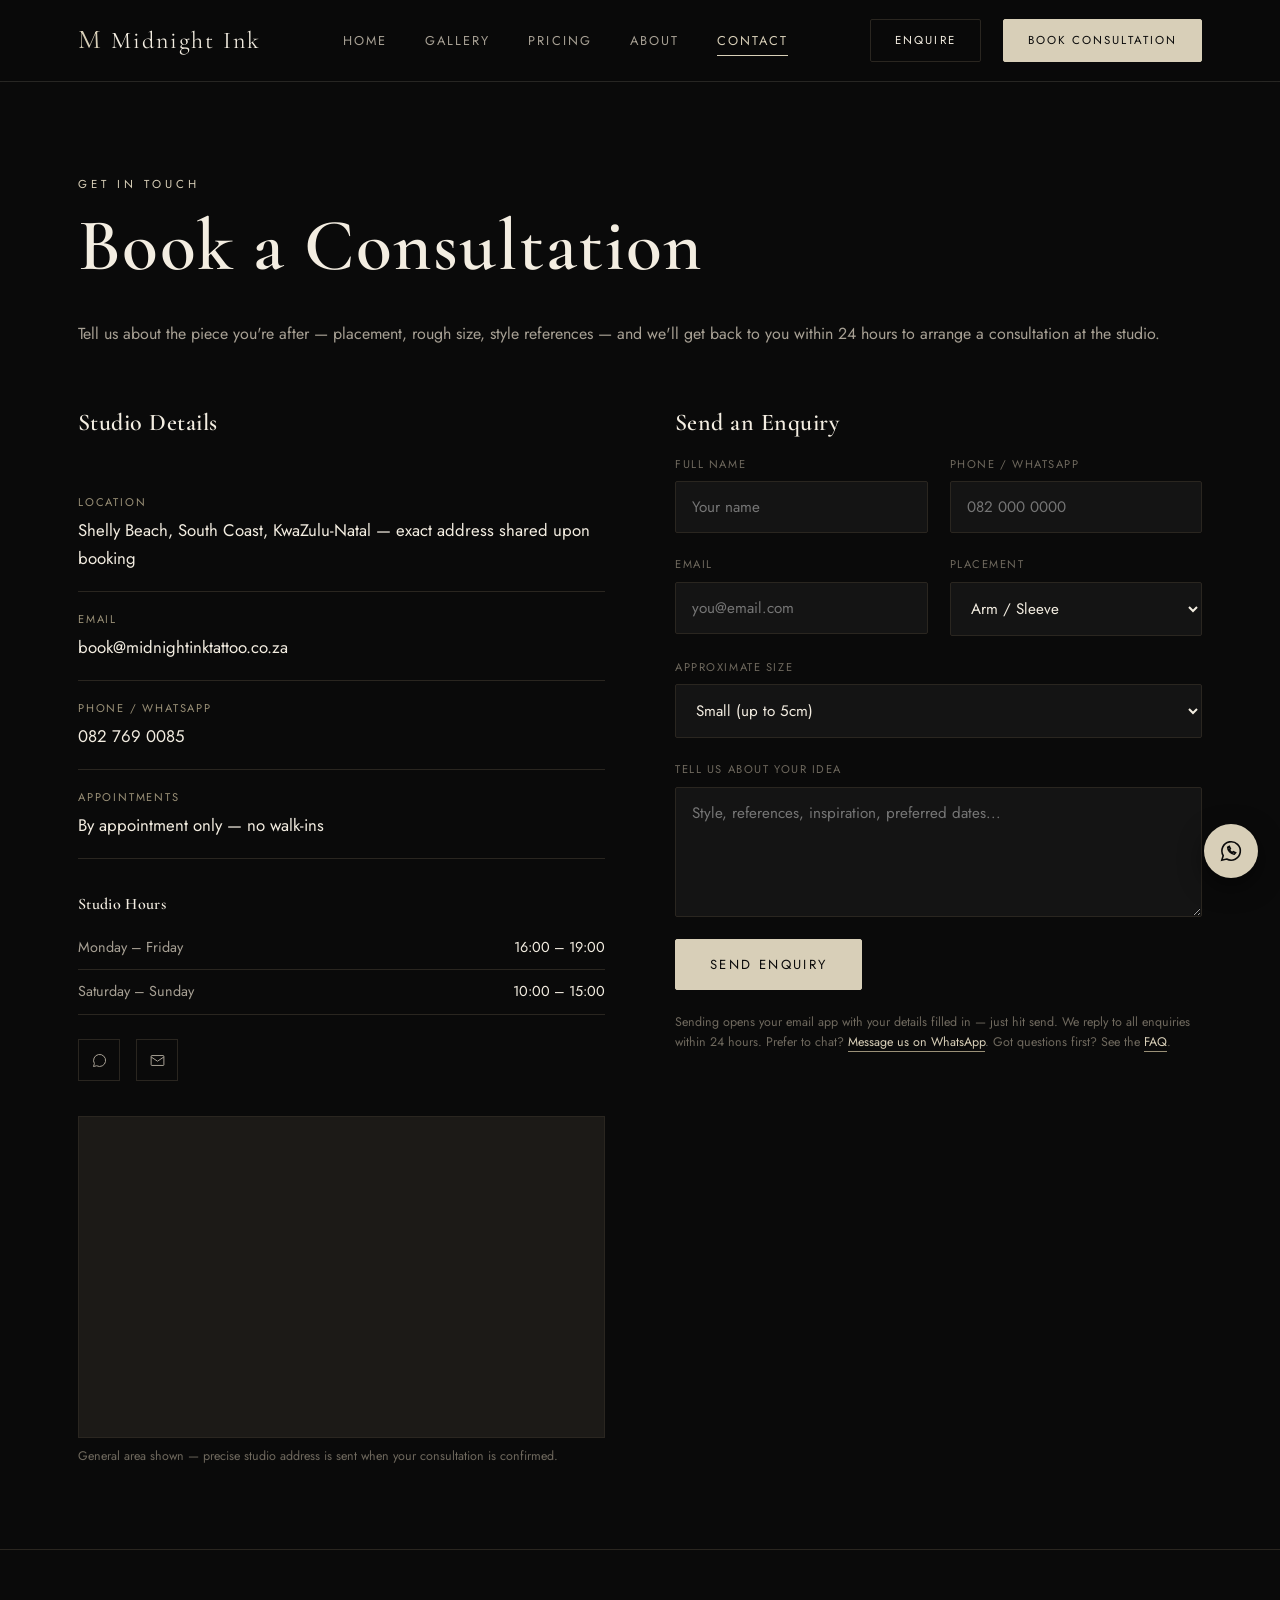
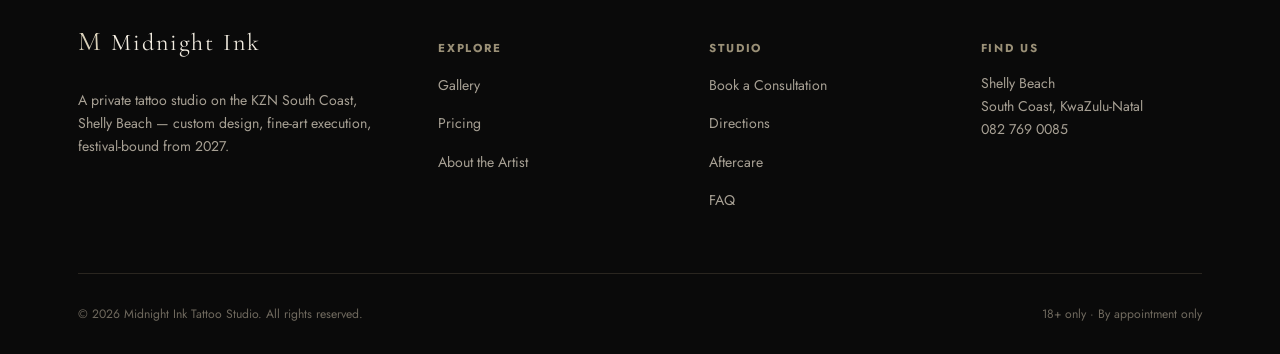
==== contact.html @ 65df351a "Add aftercare & FAQ pages, WhatsApp button, social previews and site fixes - New aftercare.html and " ====
<!DOCTYPE html>
<html lang="en">
<head>
<meta charset="UTF-8">
<meta name="viewport" content="width=device-width, initial-scale=1.0">
<title>Contact — Midnight Ink Tattoo Studio</title>
<meta name="description" content="Book a consultation at Midnight Ink Tattoo Studio, Shelly Beach, KZN South Coast. Get in touch for custom tattoo enquiries and appointments.">
<link rel="canonical" href="https://midnightinktattoo.co.za/contact.html">
<meta property="og:type" content="website">
<meta property="og:site_name" content="Midnight Ink Tattoo Studio">
<meta property="og:title" content="Contact — Midnight Ink Tattoo Studio">
<meta property="og:description" content="Book a consultation at Midnight Ink Tattoo Studio, Shelly Beach, KZN South Coast. Get in touch for custom tattoo enquiries and appointments.">
<meta property="og:url" content="https://midnightinktattoo.co.za/contact.html">
<meta property="og:image" content="https://midnightinktattoo.co.za/og-image.png">
<meta property="og:locale" content="en_ZA">
<meta name="twitter:card" content="summary_large_image">
<meta name="theme-color" content="#0a0a0a">
<link rel="icon" type="image/svg+xml" href="favicon.svg">
<link rel="preconnect" href="https://fonts.googleapis.com">
<link rel="preconnect" href="https://fonts.gstatic.com" crossorigin>
<link href="https://fonts.googleapis.com/css2?family=Cormorant+Garamond:ital,wght@0,400;0,500;0,600;1,500&family=Jost:wght@300;400;500;600&display=swap" rel="stylesheet">
<link rel="stylesheet" href="css/style.css">
</head>
<body>

<header class="site-header">
  <nav class="nav">
    <a href="index.html" class="logo"><span class="mark">M</span> Midnight Ink</a>
    <ul class="nav-links">
      <li><a href="index.html">Home</a></li>
      <li><a href="gallery.html">Gallery</a></li>
      <li><a href="pricing.html">Pricing</a></li>
      <li><a href="about.html">About</a></li>
      <li><a href="contact.html">Contact</a></li>
    </ul>
    <div class="nav-cta">
      <a href="contact.html" class="btn btn-ghost">Enquire</a>
      <a href="contact.html" class="btn btn-solid">Book Consultation</a>
    </div>
    <button class="nav-toggle" aria-label="Toggle navigation"><span></span><span></span><span></span></button>
  </nav>
</header>

<main>
  <section class="contact-hero">
    <div class="container">
      <span class="eyebrow">Get In Touch</span>
      <h1>Book a Consultation</h1>
      <p class="lede">Tell us about the piece you're after — placement, rough size, style references — and we'll get back to you within 24 hours to arrange a consultation at the studio.</p>
    </div>
  </section>

  <section class="section-tight" style="padding-top:0;">
    <div class="container contact-grid">

      <div>
        <h3>Studio Details</h3>
        <ul class="contact-info-list">
          <li>
            <span class="ci-label">Location</span>
            <span class="ci-value">Shelly Beach, South Coast, KwaZulu‑Natal — exact address shared upon booking</span>
          </li>
          <li>
            <span class="ci-label">Email</span>
            <a class="ci-value" href="mailto:book@midnightinktattoo.co.za">book@midnightinktattoo.co.za</a>
          </li>
          <li>
            <span class="ci-label">Phone / WhatsApp</span>
            <a class="ci-value" href="tel:+27827690085">082 769 0085</a>
          </li>
          <li>
            <span class="ci-label">Appointments</span>
            <span class="ci-value">By appointment only — no walk‑ins</span>
          </li>
        </ul>

        <h4 style="margin-top:2em;">Studio Hours</h4>
        <ul class="hours-list">
          <li><span>Monday – Friday</span><span>16:00 – 19:00</span></li>
          <li><span>Saturday – Sunday</span><span>10:00 – 15:00</span></li>
        </ul>

        <div class="social-row">
          <a href="https://wa.me/27827690085" target="_blank" rel="noopener" aria-label="WhatsApp">
            <svg viewBox="0 0 24 24" fill="none" stroke="currentColor" stroke-width="1.4"><path d="M3.5 20.5l1.3-4.2A8.5 8.5 0 1 1 8 19.4l-4.5 1.1z"/></svg>
          </a>
          <a href="mailto:book@midnightinktattoo.co.za" aria-label="Email">
            <svg viewBox="0 0 24 24" fill="none" stroke="currentColor" stroke-width="1.4"><rect x="3" y="5" width="18" height="14" rx="1"/><path d="M3 7l9 6 9-6"/></svg>
          </a>
          <!-- Add real profile URLs, then uncomment:
          <a href="https://instagram.com/YOUR_HANDLE" target="_blank" rel="noopener" aria-label="Instagram">
            <svg viewBox="0 0 24 24" fill="none" stroke="currentColor" stroke-width="1.4"><rect x="3" y="3" width="18" height="18" rx="5"/><circle cx="12" cy="12" r="4"/><circle cx="17.5" cy="6.5" r="1"/></svg>
          </a>
          <a href="https://facebook.com/YOUR_PAGE" target="_blank" rel="noopener" aria-label="Facebook">
            <svg viewBox="0 0 24 24" fill="none" stroke="currentColor" stroke-width="1.4"><path d="M15 8h-2a2 2 0 0 0-2 2v10M9 13h6"/><circle cx="12" cy="12" r="10"/></svg>
          </a>
          <a href="https://tiktok.com/@YOUR_HANDLE" target="_blank" rel="noopener" aria-label="TikTok">
            <svg viewBox="0 0 24 24" fill="none" stroke="currentColor" stroke-width="1.4"><path d="M14 4v11a3 3 0 1 1-3-3"/><path d="M14 4c0 2.5 2 4.5 4.5 4.5"/></svg>
          </a>
          -->
        </div>

        <div class="map-wrap" id="find-us" style="margin-top:2.2em;">
          <iframe class="map-frame"
            src="https://www.openstreetmap.org/export/embed.html?bbox=30.32%2C-30.86%2C30.46%2C-30.72&amp;layer=mapnik"
            loading="lazy" title="Map of Shelly Beach, South Coast, KwaZulu-Natal"></iframe>
        </div>
        <p class="form-note" style="margin-top:0.6em;">General area shown — precise studio address is sent when your consultation is confirmed.</p>
      </div>

      <div>
        <h3>Send an Enquiry</h3>
        <form class="contact-form">
          <div class="form-row">
            <div class="field">
              <label for="name">Full Name</label>
              <input type="text" id="name" name="name" required placeholder="Your name">
            </div>
            <div class="field">
              <label for="phone">Phone / WhatsApp</label>
              <input type="tel" id="phone" name="phone" placeholder="082 000 0000">
            </div>
          </div>
          <div class="form-row">
            <div class="field">
              <label for="email">Email</label>
              <input type="email" id="email" name="email" required placeholder="you@email.com">
            </div>
            <div class="field">
              <label for="placement">Placement</label>
              <select id="placement" name="placement">
                <option>Arm / Sleeve</option>
                <option>Back / Shoulder</option>
                <option>Chest / Ribs</option>
                <option>Leg / Ankle</option>
                <option>Hand / Neck / Small Piece</option>
                <option>Not Sure Yet</option>
              </select>
            </div>
          </div>
          <div class="field">
            <label for="size">Approximate Size</label>
            <select id="size" name="size">
              <option>Small (up to 5cm)</option>
              <option>Medium (5cm – 15cm)</option>
              <option>Large (15cm – 25cm)</option>
              <option>Sleeve / Back Piece / Multi‑Session</option>
            </select>
          </div>
          <div class="field">
            <label for="message">Tell Us About Your Idea</label>
            <textarea id="message" name="message" required placeholder="Style, references, inspiration, preferred dates..."></textarea>
          </div>
          <button type="submit" class="btn btn-solid" style="align-self:flex-start;">Send Enquiry</button>
          <p class="form-note">Sending opens your email app with your details filled in — just hit send. We reply to all enquiries within 24 hours. Prefer to chat? <a href="https://wa.me/27827690085" target="_blank" rel="noopener">Message us on WhatsApp</a>. Got questions first? See the <a href="faq.html">FAQ</a>.</p>
          <div class="form-msg"></div>
        </form>
      </div>

    </div>
  </section>
</main>

<footer class="site-footer">
  <div class="container">
    <div class="footer-grid">
      <div>
        <div class="logo" style="margin-bottom:1em;"><span class="mark">M</span> Midnight Ink</div>
        <p>A private tattoo studio on the KZN South Coast, Shelly Beach — custom design, fine‑art execution, festival‑bound from 2027.</p>
      </div>
      <div>
        <h5>Explore</h5>
        <ul class="footer-links">
          <li><a href="gallery.html">Gallery</a></li>
          <li><a href="pricing.html">Pricing</a></li>
          <li><a href="about.html">About the Artist</a></li>
        </ul>
      </div>
      <div>
        <h5>Studio</h5>
        <ul class="footer-links">
          <li><a href="contact.html">Book a Consultation</a></li>
          <li><a href="contact.html#find-us">Directions</a></li>
          <li><a href="aftercare.html">Aftercare</a></li>
          <li><a href="faq.html">FAQ</a></li>
        </ul>
      </div>
      <div>
        <h5>Find Us</h5>
        <p>Shelly Beach<br>South Coast, KwaZulu‑Natal<br><a href="tel:+27827690085">082 769 0085</a></p>
      </div>
    </div>
    <div class="footer-bottom">
      <span>© 2026 Midnight Ink Tattoo Studio. All rights reserved.</span>
      <span>18+ only · By appointment only</span>
    </div>
  </div>
</footer>

<a href="https://wa.me/27827690085?text=Hi%20Midnight%20Ink%2C%20I%27d%20like%20to%20enquire%20about%20a%20tattoo." class="wa-float" target="_blank" rel="noopener" aria-label="Chat with us on WhatsApp">
  <svg viewBox="0 0 24 24" fill="none" stroke="currentColor" stroke-width="1.5"><path d="M3.5 20.5l1.3-4.2A8.5 8.5 0 1 1 8 19.4l-4.5 1.1z"/><path d="M9 8.5c0 3 2.5 6 6 6.5l1.2-1.4-2-1-1 .8c-1-.4-2.2-1.6-2.6-2.6l.8-1-1-2L9 8.5z"/></svg>
</a>

<script src="js/main.js"></script>
</body>
</html>
---- css/style.css ----
/* ==========================================================================
   Midnight Ink Tattoo Studio — luxury dark/antique-white theme
   ========================================================================== */

:root {
  --ink-black: #0a0a0a;
  --ink-charcoal: #141414;
  --ink-charcoal-2: #1c1a17;
  --ink-line: #2a2620;
  --gold: #d8cfb8;
  --gold-soft: #ece6d4;
  --gold-dim: #9a9077;
  --cream: #f3ede1;
  --grey: #a7a094;
  --grey-dim: #6f695e;
  --font-display: "Cormorant Garamond", "Playfair Display", Georgia, serif;
  --font-body: "Jost", "Helvetica Neue", Arial, sans-serif;
  --container: 1180px;
}

* { box-sizing: border-box; }

html { scroll-behavior: smooth; }

body {
  margin: 0;
  background: var(--ink-black);
  color: var(--cream);
  font-family: var(--font-body);
  font-size: 16px;
  line-height: 1.65;
  -webkit-font-smoothing: antialiased;
}

img { max-width: 100%; display: block; }

a { color: inherit; text-decoration: none; }

h1, h2, h3, h4 {
  font-family: var(--font-display);
  font-weight: 600;
  letter-spacing: 0.02em;
  margin: 0 0 0.5em;
  color: var(--cream);
}

h1 { font-size: clamp(2.6rem, 6vw, 4.6rem); line-height: 1.05; }
h2 { font-size: clamp(2rem, 4vw, 2.9rem); }
h3 { font-size: 1.5rem; }

p { margin: 0 0 1em; color: var(--grey); }

.eyebrow {
  display: inline-block;
  font-family: var(--font-body);
  text-transform: uppercase;
  letter-spacing: 0.35em;
  font-size: 0.72rem;
  color: var(--gold);
  margin-bottom: 1.1em;
}

.container {
  max-width: var(--container);
  margin: 0 auto;
  padding: 0 28px;
}

.gold { color: var(--gold); }

/* Buttons */
.btn {
  display: inline-flex;
  align-items: center;
  gap: 10px;
  padding: 15px 34px;
  border: 1px solid var(--gold);
  border-radius: 2px;
  font-family: var(--font-body);
  font-size: 0.82rem;
  letter-spacing: 0.18em;
  text-transform: uppercase;
  color: var(--gold);
  background: transparent;
  cursor: pointer;
  transition: all 0.35s ease;
}
.btn:hover { background: var(--gold); color: var(--ink-black); }

.btn-solid {
  background: var(--gold);
  color: var(--ink-black);
}
.btn-solid:hover {
  background: var(--gold-soft);
  border-color: var(--gold-soft);
  color: var(--ink-black);
}

.btn-ghost {
  border-color: var(--ink-line);
  color: var(--cream);
}
.btn-ghost:hover {
  border-color: var(--gold);
  background: transparent;
  color: var(--gold);
}

/* ---------------------------------------------------------------------- */
/* Header / Nav                                                           */
/* ---------------------------------------------------------------------- */
.site-header {
  position: fixed;
  top: 0; left: 0; right: 0;
  z-index: 200;
  background: rgba(10, 10, 10, 0.75);
  backdrop-filter: blur(10px);
  border-bottom: 1px solid rgba(216,207,184, 0.15);
}

.nav {
  max-width: var(--container);
  margin: 0 auto;
  padding: 18px 28px;
  display: flex;
  align-items: center;
  justify-content: space-between;
}

.logo {
  font-family: var(--font-display);
  font-size: 1.5rem;
  letter-spacing: 0.08em;
  display: flex;
  align-items: baseline;
  gap: 8px;
}
.logo .mark { color: var(--gold); font-size: 1.7rem; }

.nav-links {
  display: flex;
  gap: 38px;
  list-style: none;
  margin: 0; padding: 0;
}
.nav-links a {
  font-size: 0.8rem;
  text-transform: uppercase;
  letter-spacing: 0.16em;
  color: var(--grey);
  position: relative;
  padding-bottom: 6px;
  transition: color 0.3s ease;
}
.nav-links a:hover,
.nav-links a.active { color: var(--gold); }
.nav-links a.active::after {
  content: "";
  position: absolute;
  left: 0; right: 0; bottom: 0;
  height: 1px;
  background: var(--gold);
}

.nav-cta { display: flex; align-items: center; gap: 22px; }
.nav-cta .btn { padding: 11px 24px; font-size: 0.72rem; }

.nav-toggle {
  display: none;
  flex-direction: column;
  gap: 5px;
  background: none;
  border: none;
  cursor: pointer;
  padding: 6px;
}
.nav-toggle span {
  width: 24px; height: 1px;
  background: var(--gold);
  display: block;
}

/* ---------------------------------------------------------------------- */
/* Hero                                                                    */
/* ---------------------------------------------------------------------- */
.hero {
  position: relative;
  min-height: 100vh;
  display: flex;
  align-items: center;
  padding-top: 90px;
  overflow: hidden;
  background:
    radial-gradient(ellipse at 20% 20%, rgba(216,207,184,0.10), transparent 55%),
    radial-gradient(ellipse at 80% 70%, rgba(216,207,184,0.06), transparent 50%),
    linear-gradient(180deg, #0a0a0a 0%, #0d0c0a 60%, #0a0a0a 100%);
}
.hero::before {
  content: "";
  position: absolute;
  inset: 0;
  background-image:
    repeating-linear-gradient(0deg, rgba(255,255,255,0.015) 0px, transparent 1px, transparent 3px);
  pointer-events: none;
}
.hero-inner {
  position: relative;
  z-index: 2;
  max-width: 760px;
}
.hero h1 { margin-bottom: 0.3em; }
.hero .lede {
  font-size: 1.15rem;
  color: var(--grey);
  max-width: 540px;
  margin-bottom: 2.2em;
}
.hero-actions { display: flex; gap: 18px; flex-wrap: wrap; }

.hero-badge {
  position: absolute;
  right: 6%;
  bottom: 12%;
  z-index: 2;
  text-align: right;
  border-right: 1px solid var(--ink-line);
  padding-right: 22px;
  display: none;
}
.hero-badge .num { font-family: var(--font-display); font-size: 2.4rem; color: var(--gold); display: block; }
.hero-badge .lbl { font-size: 0.7rem; letter-spacing: 0.2em; text-transform: uppercase; color: var(--grey-dim); }

@media (min-width: 900px) { .hero-badge { display: block; } }

.scroll-cue {
  position: absolute;
  left: 28px;
  bottom: 40px;
  writing-mode: vertical-rl;
  font-size: 0.7rem;
  letter-spacing: 0.3em;
  text-transform: uppercase;
  color: var(--grey-dim);
  display: flex;
  align-items: center;
  gap: 14px;
}
.scroll-cue::after {
  content: "";
  width: 1px; height: 50px;
  background: linear-gradient(var(--gold), transparent);
}

/* ---------------------------------------------------------------------- */
/* Section scaffolding                                                    */
/* ---------------------------------------------------------------------- */
section { padding: 110px 0; position: relative; }
.section-tight { padding: 70px 0; }
.section-head {
  max-width: 640px;
  margin-bottom: 3.2em;
}
.section-head.center { margin-left: auto; margin-right: auto; text-align: center; }

.divider {
  width: 60px;
  height: 1px;
  background: var(--gold);
  margin: 0 auto 2.4em;
  border: none;
}

.band-dark { background: var(--ink-charcoal); }
.band-line { border-top: 1px solid var(--ink-line); border-bottom: 1px solid var(--ink-line); }

/* ---------------------------------------------------------------------- */
/* Home: intro / highlights                                               */
/* ---------------------------------------------------------------------- */
.intro-grid {
  display: grid;
  grid-template-columns: 1fr 1fr;
  gap: 70px;
  align-items: center;
}
.intro-visual {
  aspect-ratio: 4/5;
  border: 1px solid var(--ink-line);
  position: relative;
  background:
    linear-gradient(160deg, #17140f 0%, #0a0a0a 100%);
  overflow: hidden;
}
.intro-visual::before {
  content: "M";
  font-family: var(--font-display);
  position: absolute;
  inset: 0;
  display: flex;
  align-items: center;
  justify-content: center;
  font-size: 14rem;
  color: rgba(216,207,184,0.07);
}
.intro-visual .frame-corner {
  position: absolute;
  width: 26px; height: 26px;
  border: 1px solid var(--gold);
}
.fc-tl { top: 16px; left: 16px; border-right: none; border-bottom: none; }
.fc-br { bottom: 16px; right: 16px; border-left: none; border-top: none; }

.stat-row {
  display: flex;
  gap: 50px;
  margin-top: 2.4em;
  flex-wrap: wrap;
}
.stat b {
  display: block;
  font-family: var(--font-display);
  font-size: 2.2rem;
  color: var(--gold);
}
.stat span {
  font-size: 0.72rem;
  letter-spacing: 0.14em;
  text-transform: uppercase;
  color: var(--grey-dim);
}

/* Highlight cards (services teaser) */
.card-grid {
  display: grid;
  grid-template-columns: repeat(3, 1fr);
  gap: 1px;
  background: var(--ink-line);
  border: 1px solid var(--ink-line);
}
.card {
  background: var(--ink-black);
  padding: 46px 38px;
  transition: background 0.35s ease;
}
.card:hover { background: var(--ink-charcoal-2); }
.card .num {
  font-family: var(--font-display);
  color: var(--gold-dim);
  font-size: 0.85rem;
  letter-spacing: 0.1em;
  margin-bottom: 1.4em;
  display: block;
}
.card h3 { margin-bottom: 0.5em; }
.card p { margin-bottom: 0; font-size: 0.92rem; }

/* Mobile studio / festival banner */
.festival-banner {
  border: 1px solid var(--gold-dim);
  padding: 60px;
  display: grid;
  grid-template-columns: auto 1fr auto;
  gap: 40px;
  align-items: center;
  background: linear-gradient(120deg, rgba(216,207,184,0.06), transparent 60%);
}
.festival-banner .tag {
  font-family: var(--font-display);
  font-size: 3.4rem;
  color: var(--gold);
  line-height: 1;
  white-space: nowrap;
}
.festival-banner h3 { margin-bottom: 0.3em; }
.festival-banner p { margin-bottom: 0; max-width: 480px; }

/* Testimonial */
.quote-block {
  max-width: 780px;
  margin: 0 auto;
  text-align: center;
}
.quote-block blockquote {
  font-family: var(--font-display);
  font-size: clamp(1.4rem, 2.6vw, 2rem);
  font-style: italic;
  color: var(--cream);
  margin: 0 0 1.2em;
  line-height: 1.5;
}
.quote-block cite {
  font-style: normal;
  font-size: 0.78rem;
  letter-spacing: 0.16em;
  text-transform: uppercase;
  color: var(--grey-dim);
}

/* CTA band */
.cta-band {
  text-align: center;
  padding: 130px 0;
  background: var(--ink-charcoal);
  border-top: 1px solid var(--ink-line);
}
.cta-band h2 { max-width: 620px; margin-left: auto; margin-right: auto; }
.cta-band p { max-width: 480px; margin-left: auto; margin-right: auto; }

/* ---------------------------------------------------------------------- */
/* Gallery page                                                           */
/* ---------------------------------------------------------------------- */
.filter-bar {
  display: flex;
  gap: 10px;
  flex-wrap: wrap;
  margin-bottom: 3em;
}
.filter-btn {
  padding: 10px 22px;
  border: 1px solid var(--ink-line);
  background: transparent;
  color: var(--grey);
  font-size: 0.74rem;
  letter-spacing: 0.14em;
  text-transform: uppercase;
  cursor: pointer;
  transition: all 0.25s ease;
}
.filter-btn:hover { border-color: var(--gold-dim); color: var(--cream); }
.filter-btn.active { border-color: var(--gold); color: var(--gold); background: rgba(216,207,184,0.08); }

.gallery-grid {
  display: grid;
  grid-template-columns: repeat(3, 1fr);
  gap: 26px;
}
.gallery-item {
  position: relative;
  aspect-ratio: 3/4;
  overflow: hidden;
  border: 1px solid var(--ink-line);
  background: var(--ink-charcoal-2);
  cursor: pointer;
}
.gallery-item .swatch {
  position: absolute;
  inset: 0;
  display: flex;
  align-items: center;
  justify-content: center;
  transition: transform 0.6s ease;
}
.gallery-item:hover .swatch { transform: scale(1.06); }
.gallery-item .swatch svg { width: 46%; opacity: 0.55; }

.gallery-item .g-info {
  position: absolute;
  left: 0; right: 0; bottom: 0;
  padding: 22px 24px;
  background: linear-gradient(0deg, rgba(0,0,0,0.85), transparent);
}
.gallery-item .g-info .g-place {
  font-size: 0.68rem;
  letter-spacing: 0.16em;
  text-transform: uppercase;
  color: var(--gold);
  margin-bottom: 4px;
  display: block;
}
.gallery-item .g-info h4 { margin: 0; font-size: 1.15rem; }

.gallery-note {
  margin-top: 3.5em;
  padding: 32px;
  border: 1px dashed var(--ink-line);
  text-align: center;
  color: var(--grey-dim);
  font-size: 0.85rem;
}

/* ---------------------------------------------------------------------- */
/* Pricing page                                                           */
/* ---------------------------------------------------------------------- */
.pricing-grid {
  display: grid;
  grid-template-columns: repeat(3, 1fr);
  gap: 1px;
  background: var(--ink-line);
  border: 1px solid var(--ink-line);
  margin-bottom: 4em;
}
.price-card {
  background: var(--ink-black);
  padding: 50px 40px;
  display: flex;
  flex-direction: column;
}
.price-card.featured { background: var(--ink-charcoal-2); }
.price-card .p-label {
  font-size: 0.72rem;
  letter-spacing: 0.2em;
  text-transform: uppercase;
  color: var(--gold);
  margin-bottom: 1em;
}
.price-card .p-size { color: var(--grey-dim); font-size: 0.85rem; margin-bottom: 1.6em; }
.price-card .p-amount {
  font-family: var(--font-display);
  font-size: 2.6rem;
  color: var(--cream);
  margin-bottom: 0.1em;
}
.price-card .p-amount small { font-size: 1rem; color: var(--grey-dim); font-weight: 400; }
.price-card ul {
  list-style: none;
  padding: 0; margin: 1.6em 0 0;
  border-top: 1px solid var(--ink-line);
  padding-top: 1.4em;
  flex: 1;
}
.price-card li {
  font-size: 0.88rem;
  color: var(--grey);
  padding: 7px 0;
  padding-left: 20px;
  position: relative;
}
.price-card li::before {
  content: "—";
  position: absolute;
  left: 0;
  color: var(--gold-dim);
}

.price-table {
  width: 100%;
  border-collapse: collapse;
  margin-bottom: 4em;
}
.price-table th, .price-table td {
  text-align: left;
  padding: 18px 20px;
  border-bottom: 1px solid var(--ink-line);
}
.price-table th {
  font-size: 0.7rem;
  letter-spacing: 0.16em;
  text-transform: uppercase;
  color: var(--gold);
  font-weight: 500;
}
.price-table td { color: var(--grey); font-size: 0.95rem; }
.price-table td.amt { color: var(--cream); font-family: var(--font-display); font-size: 1.1rem; }
.price-table tr:hover td { color: var(--cream); }

.info-columns {
  display: grid;
  grid-template-columns: repeat(3, 1fr);
  gap: 50px;
}
.info-columns h4 { color: var(--gold); font-size: 1rem; text-transform: uppercase; letter-spacing: 0.1em; font-family: var(--font-body); }
.info-columns p { font-size: 0.92rem; }

/* ---------------------------------------------------------------------- */
/* About page                                                             */
/* ---------------------------------------------------------------------- */
.about-hero {
  padding-top: 170px;
  padding-bottom: 60px;
}
.artist-grid {
  display: grid;
  grid-template-columns: 0.85fr 1.15fr;
  gap: 70px;
  align-items: start;
}
.timeline {
  border-left: 1px solid var(--ink-line);
  padding-left: 40px;
  display: flex;
  flex-direction: column;
  gap: 44px;
}
.timeline .t-item { position: relative; }
.timeline .t-item::before {
  content: "";
  position: absolute;
  left: -45px; top: 4px;
  width: 9px; height: 9px;
  border-radius: 50%;
  background: var(--gold);
}
.timeline .t-year {
  font-size: 0.72rem;
  letter-spacing: 0.16em;
  color: var(--gold-dim);
  text-transform: uppercase;
  margin-bottom: 6px;
  display: block;
}

.values-grid {
  display: grid;
  grid-template-columns: repeat(4, 1fr);
  gap: 40px;
}
.value-item { text-align: center; }
.value-item .v-icon {
  width: 54px; height: 54px;
  margin: 0 auto 18px;
  border: 1px solid var(--gold-dim);
  border-radius: 50%;
  display: flex; align-items: center; justify-content: center;
}
.value-item .v-icon svg { width: 22px; height: 22px; }
.value-item h4 { font-size: 1rem; margin-bottom: 0.4em; }
.value-item p { font-size: 0.85rem; margin: 0; }

/* ---------------------------------------------------------------------- */
/* Contact page                                                           */
/* ---------------------------------------------------------------------- */
.contact-hero { padding-top: 170px; padding-bottom: 40px; }
.contact-grid {
  display: grid;
  grid-template-columns: 1fr 1fr;
  gap: 70px;
}
.contact-info-list { list-style: none; padding: 0; margin: 2em 0; }
.contact-info-list li {
  padding: 18px 0;
  border-bottom: 1px solid var(--ink-line);
}
.contact-info-list .ci-label {
  display: block;
  font-size: 0.7rem;
  letter-spacing: 0.16em;
  text-transform: uppercase;
  color: var(--gold-dim);
  margin-bottom: 6px;
}
.contact-info-list .ci-value { color: var(--cream); font-size: 1.05rem; }
.contact-info-list a.ci-value:hover { color: var(--gold); }

.social-row { display: flex; gap: 16px; margin-top: 1.5em; }
.social-row a {
  width: 42px; height: 42px;
  border: 1px solid var(--ink-line);
  display: flex; align-items: center; justify-content: center;
  transition: border-color 0.3s ease, color 0.3s ease;
  color: var(--grey);
}
.social-row a:hover { border-color: var(--gold); color: var(--gold); }
.social-row svg { width: 17px; height: 17px; }

.map-wrap {
  border: 1px solid var(--ink-line);
  background: var(--ink-charcoal-2);
}
.map-frame {
  filter: grayscale(1) invert(0.92) contrast(0.9);
  width: 100%;
  height: 320px;
  border: none;
  display: block;
}

form.contact-form { display: flex; flex-direction: column; gap: 22px; }
.form-row { display: grid; grid-template-columns: 1fr 1fr; gap: 22px; }
.field { display: flex; flex-direction: column; gap: 8px; }
.field label {
  font-size: 0.7rem;
  letter-spacing: 0.14em;
  text-transform: uppercase;
  color: var(--grey-dim);
}
.field input, .field select, .field textarea {
  background: var(--ink-charcoal);
  border: 1px solid var(--ink-line);
  color: var(--cream);
  padding: 14px 16px;
  font-family: var(--font-body);
  font-size: 0.95rem;
  border-radius: 2px;
  transition: border-color 0.25s ease;
}
.field input:focus, .field select:focus, .field textarea:focus {
  outline: none;
  border-color: var(--gold);
}
.field textarea { resize: vertical; min-height: 130px; }
.form-note { font-size: 0.78rem; color: var(--grey-dim); }
.form-msg {
  display: none;
  padding: 16px 18px;
  border: 1px solid var(--gold-dim);
  color: var(--gold-soft);
  font-size: 0.88rem;
}
.form-msg.show { display: block; }

.hours-list { list-style: none; padding: 0; margin: 0; }
.hours-list li {
  display: flex;
  justify-content: space-between;
  padding: 10px 0;
  border-bottom: 1px solid var(--ink-line);
  font-size: 0.9rem;
  color: var(--grey);
}
.hours-list li span:last-child { color: var(--cream); }

/* ---------------------------------------------------------------------- */
/* Footer                                                                  */
/* ---------------------------------------------------------------------- */
.site-footer {
  border-top: 1px solid var(--ink-line);
  padding: 70px 0 30px;
  background: var(--ink-black);
}
.footer-grid {
  display: grid;
  grid-template-columns: 1.4fr 1fr 1fr 1fr;
  gap: 50px;
  margin-bottom: 60px;
}
.footer-grid h5 {
  font-size: 0.72rem;
  letter-spacing: 0.16em;
  text-transform: uppercase;
  color: var(--gold-dim);
  margin-bottom: 1.2em;
  font-family: var(--font-body);
}
.footer-grid p { font-size: 0.88rem; }
.footer-links { list-style: none; padding: 0; margin: 0; display: flex; flex-direction: column; gap: 12px; }
.footer-links a { font-size: 0.88rem; color: var(--grey); transition: color 0.25s ease; }
.footer-links a:hover { color: var(--gold); }

.footer-bottom {
  display: flex;
  justify-content: space-between;
  align-items: center;
  padding-top: 30px;
  border-top: 1px solid var(--ink-line);
  font-size: 0.76rem;
  color: var(--grey-dim);
  flex-wrap: wrap;
  gap: 14px;
}

/* ---------------------------------------------------------------------- */
/* Real photos (drop-in for the placeholder visuals)                       */
/* ---------------------------------------------------------------------- */
.intro-visual img,
.gallery-item .swatch img {
  position: absolute;
  inset: 0;
  width: 100%;
  height: 100%;
  object-fit: cover;
}

/* ---------------------------------------------------------------------- */
/* Aftercare & FAQ                                                         */
/* ---------------------------------------------------------------------- */
.prose { max-width: 760px; }
.prose a, .form-note a { color: var(--gold); border-bottom: 1px solid var(--gold-dim); }
.step-list { list-style: none; padding: 0; margin: 0 0 1em; counter-reset: step; }
.step-list li {
  counter-increment: step;
  position: relative;
  padding: 18px 0 18px 64px;
  border-bottom: 1px solid var(--ink-line);
  color: var(--grey);
}
.step-list li::before {
  content: counter(step, decimal-leading-zero);
  position: absolute;
  left: 0; top: 14px;
  font-family: var(--font-display);
  font-size: 1.6rem;
  color: var(--gold);
}
.step-list li strong { color: var(--cream); font-weight: 500; }
.care-grid { display: grid; grid-template-columns: 1fr 1fr; gap: 50px; margin-top: 2.5em; }
.care-grid ul { padding-left: 1.1em; color: var(--grey); }
.care-grid li { margin-bottom: 0.6em; }
.callout {
  margin-top: 3em;
  padding: 28px 32px;
  border: 1px solid var(--gold-dim);
  background: linear-gradient(120deg, rgba(216,207,184,0.05), transparent 60%);
}
.callout p:last-child { margin-bottom: 0; }

.faq-list { max-width: 820px; }
.faq-list details { border-bottom: 1px solid var(--ink-line); }
.faq-list summary {
  cursor: pointer;
  list-style: none;
  padding: 22px 40px 22px 0;
  position: relative;
  font-family: var(--font-display);
  font-size: 1.3rem;
  color: var(--cream);
}
.faq-list summary::-webkit-details-marker { display: none; }
.faq-list summary::after {
  content: "+";
  position: absolute;
  right: 6px; top: 50%;
  transform: translateY(-50%);
  font-family: var(--font-body);
  font-weight: 300;
  font-size: 1.5rem;
  color: var(--gold);
  transition: transform 0.25s ease;
}
.faq-list details[open] summary::after { transform: translateY(-50%) rotate(45deg); }
.faq-list summary:hover { color: var(--gold-soft); }
.faq-list details p { color: var(--grey); padding-bottom: 12px; max-width: 700px; }

/* ---------------------------------------------------------------------- */
/* Floating WhatsApp button                                                */
/* ---------------------------------------------------------------------- */
.wa-float {
  position: fixed;
  right: 22px; bottom: 22px;
  z-index: 60;
  width: 54px; height: 54px;
  border-radius: 50%;
  display: flex; align-items: center; justify-content: center;
  background: var(--gold);
  color: var(--ink-black);
  box-shadow: 0 8px 24px rgba(0,0,0,0.5);
  transition: transform 0.25s ease, background 0.25s ease;
}
.wa-float:hover { transform: translateY(-3px); background: var(--gold-soft); }
.wa-float svg { width: 26px; height: 26px; }

.site-footer p a { color: var(--grey); }
.site-footer p a:hover { color: var(--gold); }

/* ---------------------------------------------------------------------- */
/* Responsive                                                              */
/* ---------------------------------------------------------------------- */
@media (max-width: 980px) {
  .intro-grid, .artist-grid, .contact-grid { grid-template-columns: 1fr; gap: 44px; }
  .card-grid { grid-template-columns: 1fr 1fr; }
  .pricing-grid { grid-template-columns: 1fr 1fr; }
  .gallery-grid { grid-template-columns: 1fr 1fr; }
  .values-grid { grid-template-columns: 1fr 1fr; }
  .info-columns { grid-template-columns: 1fr; gap: 30px; }
  .footer-grid { grid-template-columns: 1fr 1fr; }
  .festival-banner { grid-template-columns: 1fr; text-align: left; padding: 44px 32px; }
  .care-grid { grid-template-columns: 1fr; gap: 20px; }
}

@media (max-width: 720px) {
  .nav-links, .nav-cta .btn-ghost { display: none; }
  .nav-toggle { display: flex; }
  .nav { padding: 16px 20px; }
  .logo { font-size: 1.15rem; white-space: nowrap; gap: 6px; }
  .logo .mark { font-size: 1.3rem; }
  .nav-cta { gap: 12px; }
  .nav-cta .btn-solid { padding: 10px 16px; font-size: 0.66rem; letter-spacing: 0.1em; white-space: nowrap; }
  .nav.open .nav-links {
    display: flex;
    position: absolute;
    top: 100%; left: 0; right: 0;
    flex-direction: column;
    background: var(--ink-black);
    border-top: 1px solid var(--ink-line);
    border-bottom: 1px solid var(--ink-line);
    padding: 26px 28px;
    gap: 20px;
  }
  .card-grid, .pricing-grid, .gallery-grid, .values-grid, .footer-grid { grid-template-columns: 1fr; }
  .form-row { grid-template-columns: 1fr; }
  section { padding: 70px 0; }
  .stat-row { gap: 30px; }
  .price-table { font-size: 0.85rem; }
  .price-table th, .price-table td { padding: 12px 10px; }
  .wa-float { right: 16px; bottom: 16px; width: 50px; height: 50px; }
}

@media (max-width: 400px) {
  .nav-cta .btn-solid { display: none; }
}
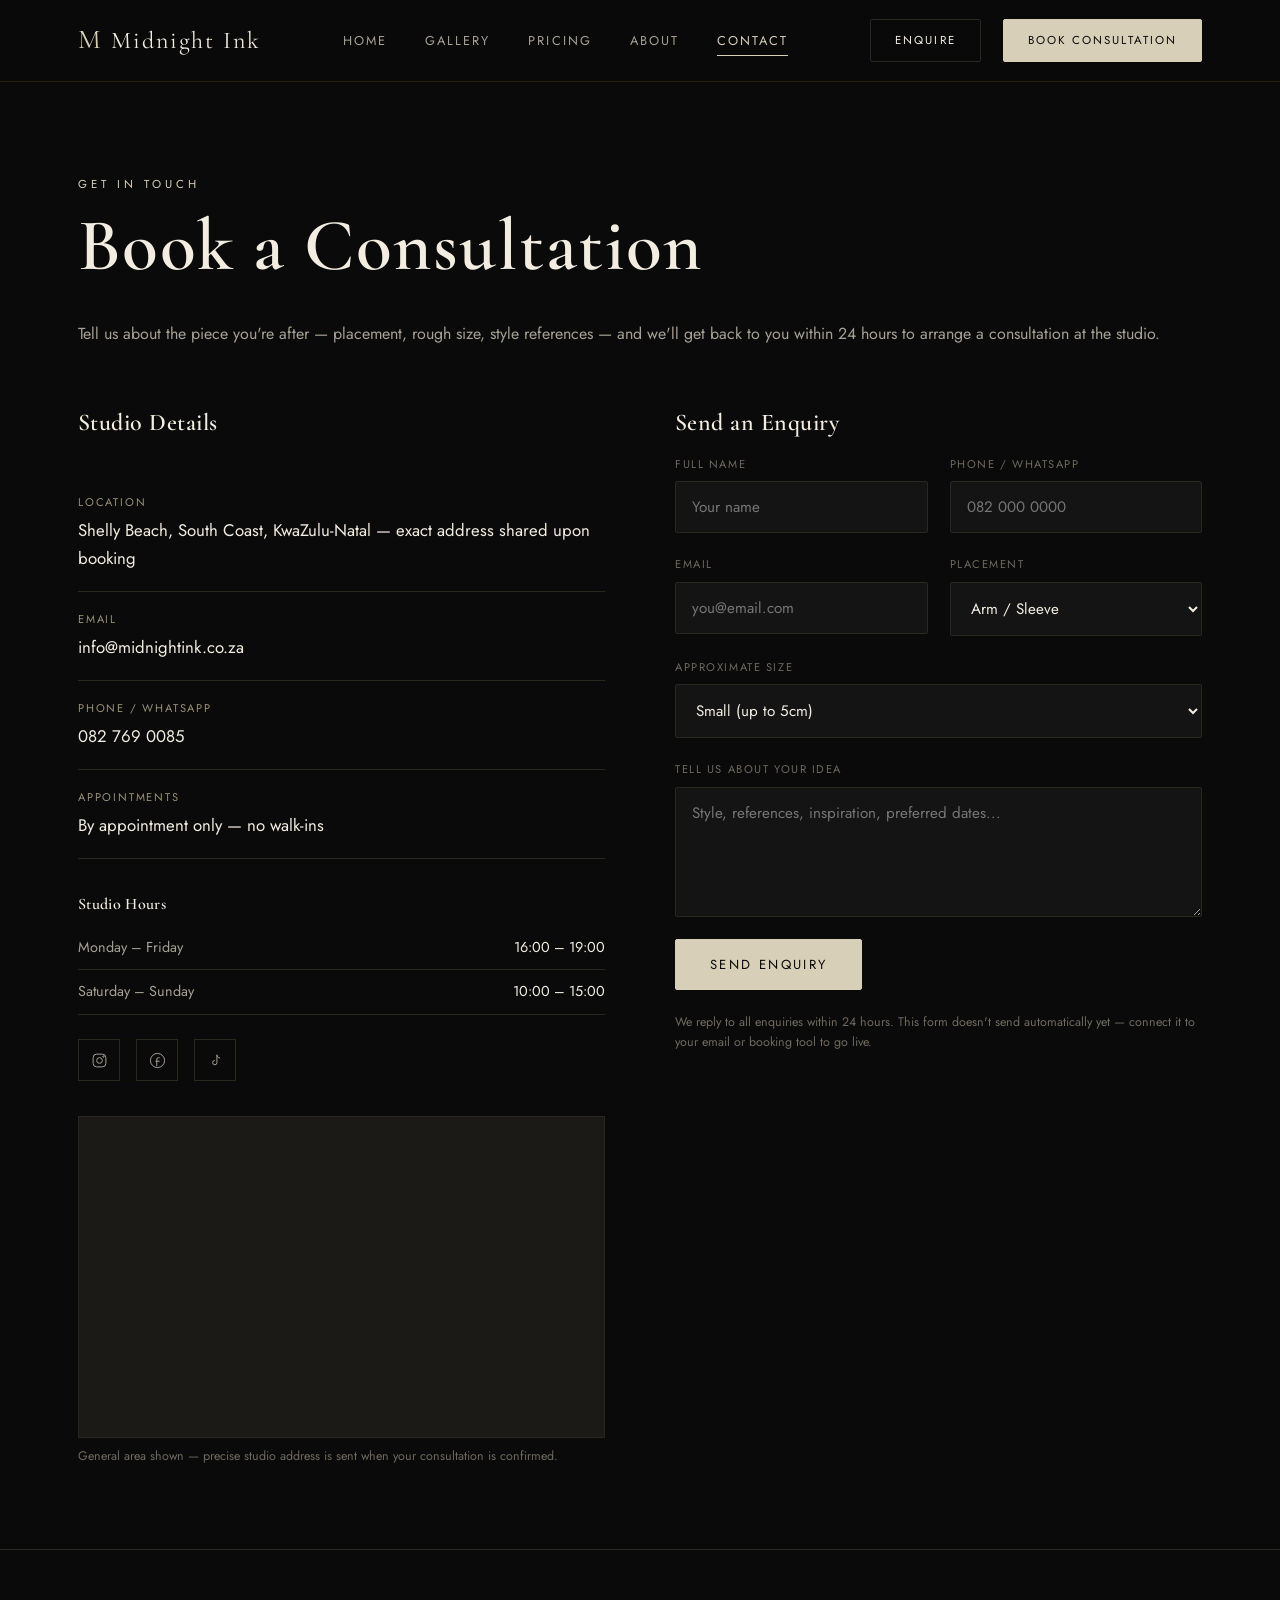
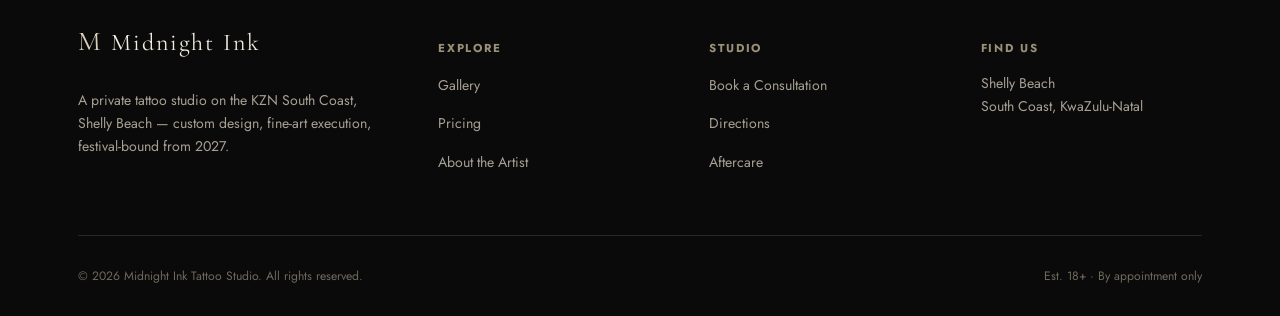
==== commit 165b9716: "Add skin-tone tattoo mockup placeholders, update studio email Replace the flat gold line-art placeho" ====
--- a/contact.html
+++ b/contact.html
@@ -5,16 +5,6 @@
 <meta name="viewport" content="width=device-width, initial-scale=1.0">
 <title>Contact — Midnight Ink Tattoo Studio</title>
 <meta name="description" content="Book a consultation at Midnight Ink Tattoo Studio, Shelly Beach, KZN South Coast. Get in touch for custom tattoo enquiries and appointments.">
-<link rel="canonical" href="https://midnightinktattoo.co.za/contact.html">
-<meta property="og:type" content="website">
-<meta property="og:site_name" content="Midnight Ink Tattoo Studio">
-<meta property="og:title" content="Contact — Midnight Ink Tattoo Studio">
-<meta property="og:description" content="Book a consultation at Midnight Ink Tattoo Studio, Shelly Beach, KZN South Coast. Get in touch for custom tattoo enquiries and appointments.">
-<meta property="og:url" content="https://midnightinktattoo.co.za/contact.html">
-<meta property="og:image" content="https://midnightinktattoo.co.za/og-image.png">
-<meta property="og:locale" content="en_ZA">
-<meta name="twitter:card" content="summary_large_image">
-<meta name="theme-color" content="#0a0a0a">
 <link rel="icon" type="image/svg+xml" href="favicon.svg">
 <link rel="preconnect" href="https://fonts.googleapis.com">
 <link rel="preconnect" href="https://fonts.gstatic.com" crossorigin>
@@ -62,7 +52,7 @@
           </li>
           <li>
             <span class="ci-label">Email</span>
-            <a class="ci-value" href="mailto:book@midnightinktattoo.co.za">book@midnightinktattoo.co.za</a>
+            <a class="ci-value" href="mailto:info@midnightink.co.za">info@midnightink.co.za</a>
           </li>
           <li>
             <span class="ci-label">Phone / WhatsApp</span>
@@ -81,26 +71,18 @@
         </ul>
 
         <div class="social-row">
-          <a href="https://wa.me/27827690085" target="_blank" rel="noopener" aria-label="WhatsApp">
-            <svg viewBox="0 0 24 24" fill="none" stroke="currentColor" stroke-width="1.4"><path d="M3.5 20.5l1.3-4.2A8.5 8.5 0 1 1 8 19.4l-4.5 1.1z"/></svg>
-          </a>
-          <a href="mailto:book@midnightinktattoo.co.za" aria-label="Email">
-            <svg viewBox="0 0 24 24" fill="none" stroke="currentColor" stroke-width="1.4"><rect x="3" y="5" width="18" height="14" rx="1"/><path d="M3 7l9 6 9-6"/></svg>
-          </a>
-          <!-- Add real profile URLs, then uncomment:
-          <a href="https://instagram.com/YOUR_HANDLE" target="_blank" rel="noopener" aria-label="Instagram">
+          <a href="#" aria-label="Instagram">
             <svg viewBox="0 0 24 24" fill="none" stroke="currentColor" stroke-width="1.4"><rect x="3" y="3" width="18" height="18" rx="5"/><circle cx="12" cy="12" r="4"/><circle cx="17.5" cy="6.5" r="1"/></svg>
           </a>
-          <a href="https://facebook.com/YOUR_PAGE" target="_blank" rel="noopener" aria-label="Facebook">
+          <a href="#" aria-label="Facebook">
             <svg viewBox="0 0 24 24" fill="none" stroke="currentColor" stroke-width="1.4"><path d="M15 8h-2a2 2 0 0 0-2 2v10M9 13h6"/><circle cx="12" cy="12" r="10"/></svg>
           </a>
-          <a href="https://tiktok.com/@YOUR_HANDLE" target="_blank" rel="noopener" aria-label="TikTok">
+          <a href="#" aria-label="TikTok">
             <svg viewBox="0 0 24 24" fill="none" stroke="currentColor" stroke-width="1.4"><path d="M14 4v11a3 3 0 1 1-3-3"/><path d="M14 4c0 2.5 2 4.5 4.5 4.5"/></svg>
           </a>
-          -->
         </div>
 
-        <div class="map-wrap" id="find-us" style="margin-top:2.2em;">
+        <div class="map-wrap" style="margin-top:2.2em;">
           <iframe class="map-frame"
             src="https://www.openstreetmap.org/export/embed.html?bbox=30.32%2C-30.86%2C30.46%2C-30.72&amp;layer=mapnik"
             loading="lazy" title="Map of Shelly Beach, South Coast, KwaZulu-Natal"></iframe>
@@ -152,7 +134,7 @@
             <textarea id="message" name="message" required placeholder="Style, references, inspiration, preferred dates..."></textarea>
           </div>
           <button type="submit" class="btn btn-solid" style="align-self:flex-start;">Send Enquiry</button>
-          <p class="form-note">Sending opens your email app with your details filled in — just hit send. We reply to all enquiries within 24 hours. Prefer to chat? <a href="https://wa.me/27827690085" target="_blank" rel="noopener">Message us on WhatsApp</a>. Got questions first? See the <a href="faq.html">FAQ</a>.</p>
+          <p class="form-note">We reply to all enquiries within 24 hours. This form doesn't send automatically yet — connect it to your email or booking tool to go live.</p>
           <div class="form-msg"></div>
         </form>
       </div>
@@ -180,27 +162,22 @@
         <h5>Studio</h5>
         <ul class="footer-links">
           <li><a href="contact.html">Book a Consultation</a></li>
-          <li><a href="contact.html#find-us">Directions</a></li>
-          <li><a href="aftercare.html">Aftercare</a></li>
-          <li><a href="faq.html">FAQ</a></li>
+          <li><a href="contact.html">Directions</a></li>
+          <li><a href="contact.html">Aftercare</a></li>
         </ul>
       </div>
       <div>
         <h5>Find Us</h5>
-        <p>Shelly Beach<br>South Coast, KwaZulu‑Natal<br><a href="tel:+27827690085">082 769 0085</a></p>
+        <p>Shelly Beach<br>South Coast, KwaZulu‑Natal</p>
       </div>
     </div>
     <div class="footer-bottom">
       <span>© 2026 Midnight Ink Tattoo Studio. All rights reserved.</span>
-      <span>18+ only · By appointment only</span>
+      <span>Est. 18+ · By appointment only</span>
     </div>
   </div>
 </footer>
 
-<a href="https://wa.me/27827690085?text=Hi%20Midnight%20Ink%2C%20I%27d%20like%20to%20enquire%20about%20a%20tattoo." class="wa-float" target="_blank" rel="noopener" aria-label="Chat with us on WhatsApp">
-  <svg viewBox="0 0 24 24" fill="none" stroke="currentColor" stroke-width="1.5"><path d="M3.5 20.5l1.3-4.2A8.5 8.5 0 1 1 8 19.4l-4.5 1.1z"/><path d="M9 8.5c0 3 2.5 6 6 6.5l1.2-1.4-2-1-1 .8c-1-.4-2.2-1.6-2.6-2.6l.8-1-1-2L9 8.5z"/></svg>
-</a>
-
 <script src="js/main.js"></script>
 </body>
 </html>
--- a/css/style.css
+++ b/css/style.css
@@ -116,7 +116,7 @@
   z-index: 200;
   background: rgba(10, 10, 10, 0.75);
   backdrop-filter: blur(10px);
-  border-bottom: 1px solid rgba(216,207,184, 0.15);
+  border-bottom: 1px solid rgba(201, 162, 39, 0.15);
 }
 
 .nav {
@@ -192,8 +192,8 @@
   padding-top: 90px;
   overflow: hidden;
   background:
-    radial-gradient(ellipse at 20% 20%, rgba(216,207,184,0.10), transparent 55%),
-    radial-gradient(ellipse at 80% 70%, rgba(216,207,184,0.06), transparent 50%),
+    radial-gradient(ellipse at 20% 20%, rgba(201,162,39,0.10), transparent 55%),
+    radial-gradient(ellipse at 80% 70%, rgba(201,162,39,0.06), transparent 50%),
     linear-gradient(180deg, #0a0a0a 0%, #0d0c0a 60%, #0a0a0a 100%);
 }
 .hero::before {
@@ -300,7 +300,7 @@
   align-items: center;
   justify-content: center;
   font-size: 14rem;
-  color: rgba(216,207,184,0.07);
+  color: rgba(201,162,39,0.07);
 }
 .intro-visual .frame-corner {
   position: absolute;
@@ -362,7 +362,7 @@
   grid-template-columns: auto 1fr auto;
   gap: 40px;
   align-items: center;
-  background: linear-gradient(120deg, rgba(216,207,184,0.06), transparent 60%);
+  background: linear-gradient(120deg, rgba(201,162,39,0.06), transparent 60%);
 }
 .festival-banner .tag {
   font-family: var(--font-display);
@@ -427,7 +427,7 @@
   transition: all 0.25s ease;
 }
 .filter-btn:hover { border-color: var(--gold-dim); color: var(--cream); }
-.filter-btn.active { border-color: var(--gold); color: var(--gold); background: rgba(216,207,184,0.08); }
+.filter-btn.active { border-color: var(--gold); color: var(--gold); background: rgba(201,162,39,0.08); }
 
 .gallery-grid {
   display: grid;
@@ -449,9 +449,27 @@
   align-items: center;
   justify-content: center;
   transition: transform 0.6s ease;
+  background-image: radial-gradient(circle at 28% 22%, rgba(255,255,255,0.22), transparent 55%);
+  background-blend-mode: overlay;
 }
 .gallery-item:hover .swatch { transform: scale(1.06); }
-.gallery-item .swatch svg { width: 46%; opacity: 0.55; }
+.gallery-item .swatch svg {
+  width: 46%;
+  filter: drop-shadow(0 1px 1px rgba(0,0,0,0.35));
+}
+.gallery-item .swatch::after {
+  content: "";
+  position: absolute;
+  inset: 0;
+  background: radial-gradient(ellipse at center, transparent 40%, rgba(0,0,0,0.35) 100%);
+  pointer-events: none;
+}
+
+/* Skin-tone placeholder swatches — stand-ins for real tattoo photography */
+.skin-1 { background-color: #e3bd96; background-image: linear-gradient(145deg, #ecc9a4, #c9966a), radial-gradient(circle at 28% 22%, rgba(255,255,255,0.22), transparent 55%); background-blend-mode: normal, overlay; }
+.skin-2 { background-color: #c9966a; background-image: linear-gradient(145deg, #d3a877, #a9784e), radial-gradient(circle at 28% 22%, rgba(255,255,255,0.2), transparent 55%); background-blend-mode: normal, overlay; }
+.skin-3 { background-color: #9c6b45; background-image: linear-gradient(145deg, #a9764d, #6e4529), radial-gradient(circle at 28% 22%, rgba(255,255,255,0.16), transparent 55%); background-blend-mode: normal, overlay; }
+.skin-4 { background-color: #6e4529; background-image: linear-gradient(145deg, #7a5133, #432b1a), radial-gradient(circle at 28% 22%, rgba(255,255,255,0.14), transparent 55%); background-blend-mode: normal, overlay; }
 
 .gallery-item .g-info {
   position: absolute;
@@ -749,99 +767,6 @@
 }
 
 /* ---------------------------------------------------------------------- */
-/* Real photos (drop-in for the placeholder visuals)                       */
-/* ---------------------------------------------------------------------- */
-.intro-visual img,
-.gallery-item .swatch img {
-  position: absolute;
-  inset: 0;
-  width: 100%;
-  height: 100%;
-  object-fit: cover;
-}
-
-/* ---------------------------------------------------------------------- */
-/* Aftercare & FAQ                                                         */
-/* ---------------------------------------------------------------------- */
-.prose { max-width: 760px; }
-.prose a, .form-note a { color: var(--gold); border-bottom: 1px solid var(--gold-dim); }
-.step-list { list-style: none; padding: 0; margin: 0 0 1em; counter-reset: step; }
-.step-list li {
-  counter-increment: step;
-  position: relative;
-  padding: 18px 0 18px 64px;
-  border-bottom: 1px solid var(--ink-line);
-  color: var(--grey);
-}
-.step-list li::before {
-  content: counter(step, decimal-leading-zero);
-  position: absolute;
-  left: 0; top: 14px;
-  font-family: var(--font-display);
-  font-size: 1.6rem;
-  color: var(--gold);
-}
-.step-list li strong { color: var(--cream); font-weight: 500; }
-.care-grid { display: grid; grid-template-columns: 1fr 1fr; gap: 50px; margin-top: 2.5em; }
-.care-grid ul { padding-left: 1.1em; color: var(--grey); }
-.care-grid li { margin-bottom: 0.6em; }
-.callout {
-  margin-top: 3em;
-  padding: 28px 32px;
-  border: 1px solid var(--gold-dim);
-  background: linear-gradient(120deg, rgba(216,207,184,0.05), transparent 60%);
-}
-.callout p:last-child { margin-bottom: 0; }
-
-.faq-list { max-width: 820px; }
-.faq-list details { border-bottom: 1px solid var(--ink-line); }
-.faq-list summary {
-  cursor: pointer;
-  list-style: none;
-  padding: 22px 40px 22px 0;
-  position: relative;
-  font-family: var(--font-display);
-  font-size: 1.3rem;
-  color: var(--cream);
-}
-.faq-list summary::-webkit-details-marker { display: none; }
-.faq-list summary::after {
-  content: "+";
-  position: absolute;
-  right: 6px; top: 50%;
-  transform: translateY(-50%);
-  font-family: var(--font-body);
-  font-weight: 300;
-  font-size: 1.5rem;
-  color: var(--gold);
-  transition: transform 0.25s ease;
-}
-.faq-list details[open] summary::after { transform: translateY(-50%) rotate(45deg); }
-.faq-list summary:hover { color: var(--gold-soft); }
-.faq-list details p { color: var(--grey); padding-bottom: 12px; max-width: 700px; }
-
-/* ---------------------------------------------------------------------- */
-/* Floating WhatsApp button                                                */
-/* ---------------------------------------------------------------------- */
-.wa-float {
-  position: fixed;
-  right: 22px; bottom: 22px;
-  z-index: 60;
-  width: 54px; height: 54px;
-  border-radius: 50%;
-  display: flex; align-items: center; justify-content: center;
-  background: var(--gold);
-  color: var(--ink-black);
-  box-shadow: 0 8px 24px rgba(0,0,0,0.5);
-  transition: transform 0.25s ease, background 0.25s ease;
-}
-.wa-float:hover { transform: translateY(-3px); background: var(--gold-soft); }
-.wa-float svg { width: 26px; height: 26px; }
-
-.site-footer p a { color: var(--grey); }
-.site-footer p a:hover { color: var(--gold); }
-
-/* ---------------------------------------------------------------------- */
 /* Responsive                                                              */
 /* ---------------------------------------------------------------------- */
 @media (max-width: 980px) {
@@ -853,7 +778,6 @@
   .info-columns { grid-template-columns: 1fr; gap: 30px; }
   .footer-grid { grid-template-columns: 1fr 1fr; }
   .festival-banner { grid-template-columns: 1fr; text-align: left; padding: 44px 32px; }
-  .care-grid { grid-template-columns: 1fr; gap: 20px; }
 }
 
 @media (max-width: 720px) {
@@ -881,7 +805,6 @@
   .stat-row { gap: 30px; }
   .price-table { font-size: 0.85rem; }
   .price-table th, .price-table td { padding: 12px 10px; }
-  .wa-float { right: 16px; bottom: 16px; width: 50px; height: 50px; }
 }
 
 @media (max-width: 400px) {
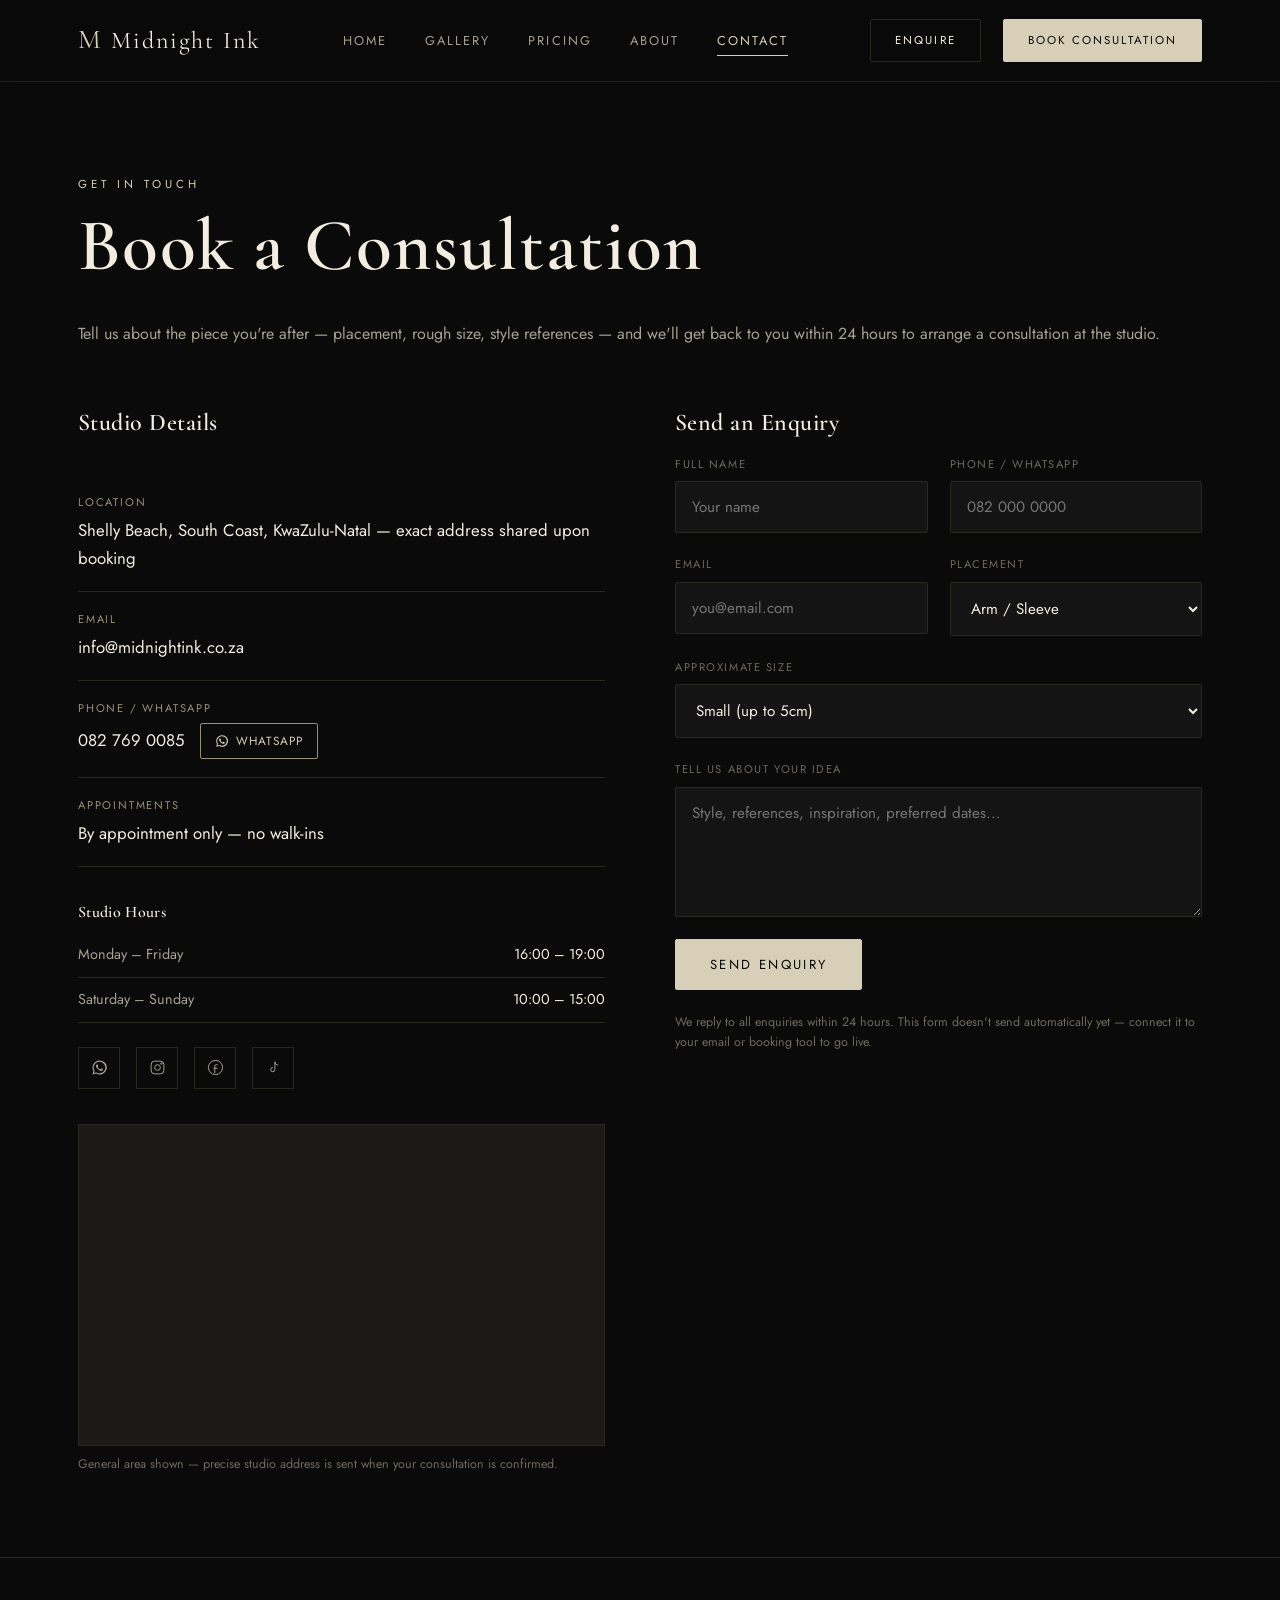
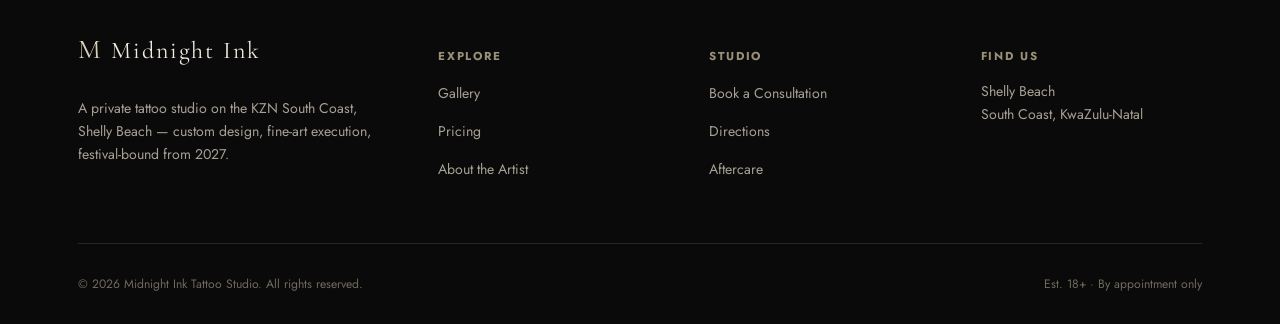
==== commit 5ceb4ae0: "Add WhatsApp quick-contact and a themed form confirmation card Add a WhatsApp click-to-chat link nex" ====
--- a/contact.html
+++ b/contact.html
@@ -56,7 +56,13 @@
           </li>
           <li>
             <span class="ci-label">Phone / WhatsApp</span>
-            <a class="ci-value" href="tel:+27827690085">082 769 0085</a>
+            <div class="ci-row">
+              <a class="ci-value" href="tel:+27827690085">082 769 0085</a>
+              <a class="ci-whatsapp" href="https://wa.me/27827690085?text=Hi%20Midnight%20Ink%2C%20I%27d%20like%20to%20book%20a%20consultation." target="_blank" rel="noopener">
+                <svg viewBox="0 0 24 24" fill="currentColor"><path d="M12 2a10 10 0 0 0-8.6 15L2 22l5.2-1.4A10 10 0 1 0 12 2zm0 18.2a8.2 8.2 0 0 1-4.2-1.2l-.3-.2-3.1.8.8-3-.2-.3A8.2 8.2 0 1 1 12 20.2zm4.5-6.1c-.2-.1-1.5-.7-1.7-.8-.2-.1-.4-.1-.6.1-.2.2-.7.8-.8 1-.2.2-.3.2-.5.1-.2-.1-1-.4-2-1.2-.7-.6-1.2-1.4-1.4-1.6-.1-.2 0-.4.1-.5l.4-.5c.1-.1.2-.3.2-.4.1-.2 0-.3 0-.4l-.7-1.7c-.2-.4-.4-.4-.6-.4h-.5c-.2 0-.4.1-.6.3-.2.2-.8.8-.8 2s.9 2.3 1 2.4c.1.2 1.7 2.6 4.1 3.6.6.2 1 .4 1.4.5.6.2 1.1.1 1.5.1.5-.1 1.5-.6 1.7-1.2.2-.6.2-1.1.1-1.2-.1-.1-.2-.2-.5-.3z"/></svg>
+                WhatsApp
+              </a>
+            </div>
           </li>
           <li>
             <span class="ci-label">Appointments</span>
@@ -71,6 +77,9 @@
         </ul>
 
         <div class="social-row">
+          <a href="https://wa.me/27827690085?text=Hi%20Midnight%20Ink%2C%20I%27d%20like%20to%20book%20a%20consultation." target="_blank" rel="noopener" aria-label="WhatsApp">
+            <svg viewBox="0 0 24 24" fill="currentColor"><path d="M12 2a10 10 0 0 0-8.6 15L2 22l5.2-1.4A10 10 0 1 0 12 2zm0 18.2a8.2 8.2 0 0 1-4.2-1.2l-.3-.2-3.1.8.8-3-.2-.3A8.2 8.2 0 1 1 12 20.2zm4.5-6.1c-.2-.1-1.5-.7-1.7-.8-.2-.1-.4-.1-.6.1-.2.2-.7.8-.8 1-.2.2-.3.2-.5.1-.2-.1-1-.4-2-1.2-.7-.6-1.2-1.4-1.4-1.6-.1-.2 0-.4.1-.5l.4-.5c.1-.1.2-.3.2-.4.1-.2 0-.3 0-.4l-.7-1.7c-.2-.4-.4-.4-.6-.4h-.5c-.2 0-.4.1-.6.3-.2.2-.8.8-.8 2s.9 2.3 1 2.4c.1.2 1.7 2.6 4.1 3.6.6.2 1 .4 1.4.5.6.2 1.1.1 1.5.1.5-.1 1.5-.6 1.7-1.2.2-.6.2-1.1.1-1.2-.1-.1-.2-.2-.5-.3z"/></svg>
+          </a>
           <a href="#" aria-label="Instagram">
             <svg viewBox="0 0 24 24" fill="none" stroke="currentColor" stroke-width="1.4"><rect x="3" y="3" width="18" height="18" rx="5"/><circle cx="12" cy="12" r="4"/><circle cx="17.5" cy="6.5" r="1"/></svg>
           </a>
--- a/css/style.css
+++ b/css/style.css
@@ -658,6 +658,22 @@
 }
 .contact-info-list .ci-value { color: var(--cream); font-size: 1.05rem; }
 .contact-info-list a.ci-value:hover { color: var(--gold); }
+.contact-info-list .ci-row { display: flex; align-items: center; gap: 16px; flex-wrap: wrap; }
+.ci-whatsapp {
+  display: inline-flex;
+  align-items: center;
+  gap: 7px;
+  font-size: 0.74rem;
+  letter-spacing: 0.08em;
+  text-transform: uppercase;
+  color: var(--gold);
+  border: 1px solid var(--gold-dim);
+  padding: 7px 14px;
+  border-radius: 2px;
+  transition: border-color 0.3s ease, background 0.3s ease;
+}
+.ci-whatsapp:hover { border-color: var(--gold); background: rgba(216,207,184,0.08); }
+.ci-whatsapp svg { width: 14px; height: 14px; }
 
 .social-row { display: flex; gap: 16px; margin-top: 1.5em; }
 .social-row a {
@@ -709,12 +725,23 @@
 .form-note { font-size: 0.78rem; color: var(--grey-dim); }
 .form-msg {
   display: none;
-  padding: 16px 18px;
+  padding: 32px 34px;
   border: 1px solid var(--gold-dim);
-  color: var(--gold-soft);
-  font-size: 0.88rem;
+  background: linear-gradient(145deg, rgba(216,207,184,0.07), transparent 60%);
 }
 .form-msg.show { display: block; }
+.form-msg .fm-icon {
+  width: 46px; height: 46px;
+  border: 1px solid var(--gold);
+  border-radius: 50%;
+  display: flex; align-items: center; justify-content: center;
+  margin-bottom: 18px;
+}
+.form-msg .fm-icon svg { width: 20px; height: 20px; color: var(--gold); }
+.form-msg h4 { margin-bottom: 0.4em; }
+.form-msg p { color: var(--grey); font-size: 0.92rem; margin-bottom: 1.6em; }
+.form-msg .fm-actions { display: flex; gap: 14px; flex-wrap: wrap; }
+.form-msg .fm-actions .btn { padding: 12px 22px; font-size: 0.72rem; }
 
 .hours-list { list-style: none; padding: 0; margin: 0; }
 .hours-list li {
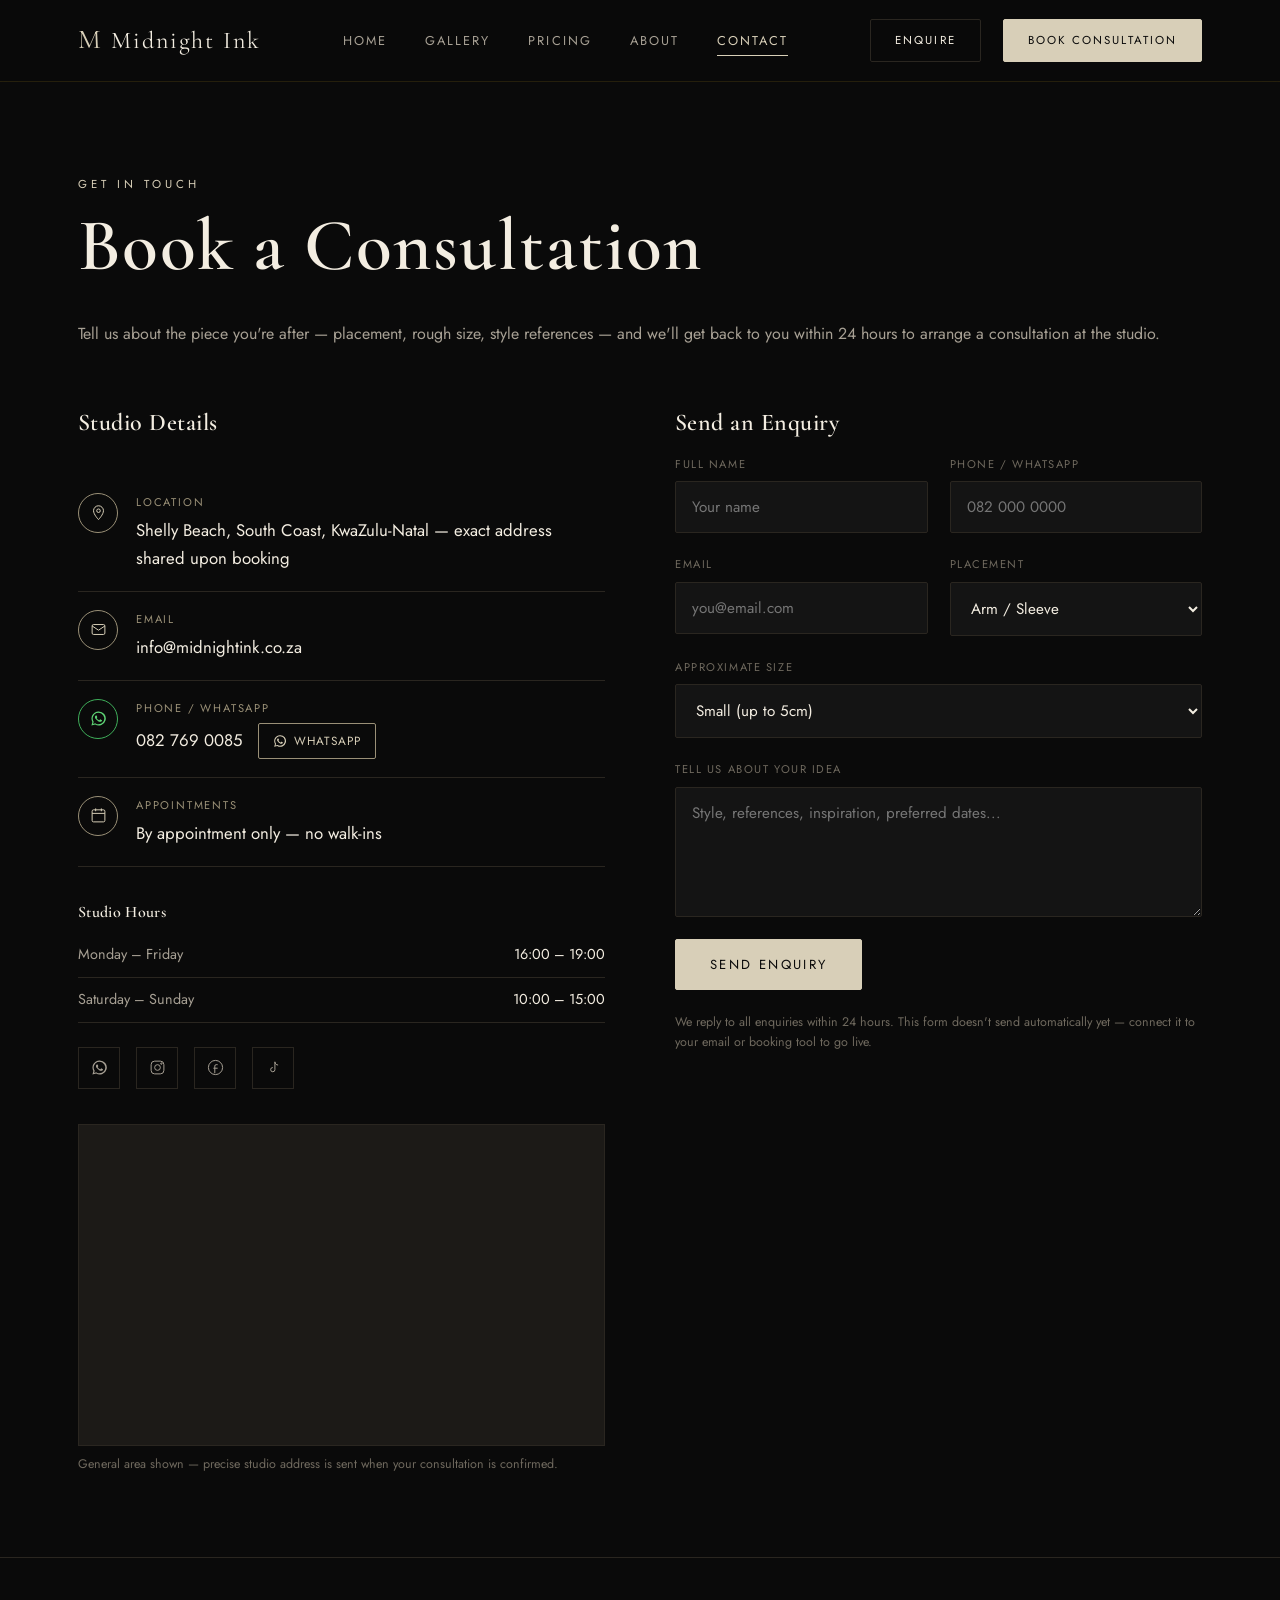
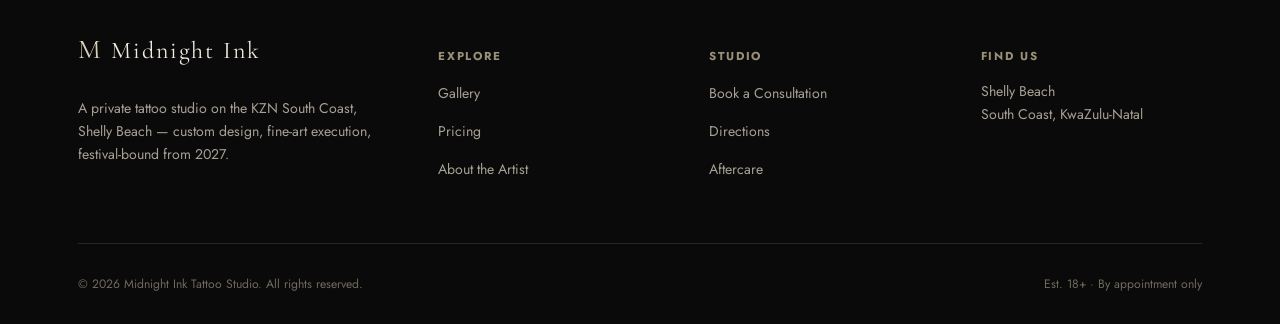
==== commit 159756de: "Add icon badges to contact details list Give Location, Email, Phone/WhatsApp and Appointments each a" ====
--- a/contact.html
+++ b/contact.html
@@ -46,27 +46,47 @@
       <div>
         <h3>Studio Details</h3>
         <ul class="contact-info-list">
-          <li>
-            <span class="ci-label">Location</span>
-            <span class="ci-value">Shelly Beach, South Coast, KwaZulu‑Natal — exact address shared upon booking</span>
-          </li>
-          <li>
-            <span class="ci-label">Email</span>
-            <a class="ci-value" href="mailto:info@midnightink.co.za">info@midnightink.co.za</a>
-          </li>
-          <li>
-            <span class="ci-label">Phone / WhatsApp</span>
-            <div class="ci-row">
-              <a class="ci-value" href="tel:+27827690085">082 769 0085</a>
-              <a class="ci-whatsapp" href="https://wa.me/27827690085?text=Hi%20Midnight%20Ink%2C%20I%27d%20like%20to%20book%20a%20consultation." target="_blank" rel="noopener">
-                <svg viewBox="0 0 24 24" fill="currentColor"><path d="M12 2a10 10 0 0 0-8.6 15L2 22l5.2-1.4A10 10 0 1 0 12 2zm0 18.2a8.2 8.2 0 0 1-4.2-1.2l-.3-.2-3.1.8.8-3-.2-.3A8.2 8.2 0 1 1 12 20.2zm4.5-6.1c-.2-.1-1.5-.7-1.7-.8-.2-.1-.4-.1-.6.1-.2.2-.7.8-.8 1-.2.2-.3.2-.5.1-.2-.1-1-.4-2-1.2-.7-.6-1.2-1.4-1.4-1.6-.1-.2 0-.4.1-.5l.4-.5c.1-.1.2-.3.2-.4.1-.2 0-.3 0-.4l-.7-1.7c-.2-.4-.4-.4-.6-.4h-.5c-.2 0-.4.1-.6.3-.2.2-.8.8-.8 2s.9 2.3 1 2.4c.1.2 1.7 2.6 4.1 3.6.6.2 1 .4 1.4.5.6.2 1.1.1 1.5.1.5-.1 1.5-.6 1.7-1.2.2-.6.2-1.1.1-1.2-.1-.1-.2-.2-.5-.3z"/></svg>
-                WhatsApp
-              </a>
-            </div>
-          </li>
-          <li>
-            <span class="ci-label">Appointments</span>
-            <span class="ci-value">By appointment only — no walk‑ins</span>
+          <li class="ci-item">
+            <div class="ci-icon">
+              <svg viewBox="0 0 24 24" fill="none" stroke="currentColor" stroke-width="1.4"><path d="M12 22s7-7.2 7-12.5A7 7 0 0 0 5 9.5C5 14.8 12 22 12 22z"/><circle cx="12" cy="9.5" r="2.5"/></svg>
+            </div>
+            <div>
+              <span class="ci-label">Location</span>
+              <span class="ci-value">Shelly Beach, South Coast, KwaZulu‑Natal — exact address shared upon booking</span>
+            </div>
+          </li>
+          <li class="ci-item">
+            <div class="ci-icon">
+              <svg viewBox="0 0 24 24" fill="none" stroke="currentColor" stroke-width="1.4"><rect x="3" y="5" width="18" height="14" rx="2"/><path d="M3 7l9 6 9-6"/></svg>
+            </div>
+            <div>
+              <span class="ci-label">Email</span>
+              <a class="ci-value" href="mailto:info@midnightink.co.za">info@midnightink.co.za</a>
+            </div>
+          </li>
+          <li class="ci-item">
+            <div class="ci-icon ci-icon-whatsapp">
+              <svg viewBox="0 0 24 24" fill="currentColor"><path d="M12 2a10 10 0 0 0-8.6 15L2 22l5.2-1.4A10 10 0 1 0 12 2zm0 18.2a8.2 8.2 0 0 1-4.2-1.2l-.3-.2-3.1.8.8-3-.2-.3A8.2 8.2 0 1 1 12 20.2zm4.5-6.1c-.2-.1-1.5-.7-1.7-.8-.2-.1-.4-.1-.6.1-.2.2-.7.8-.8 1-.2.2-.3.2-.5.1-.2-.1-1-.4-2-1.2-.7-.6-1.2-1.4-1.4-1.6-.1-.2 0-.4.1-.5l.4-.5c.1-.1.2-.3.2-.4.1-.2 0-.3 0-.4l-.7-1.7c-.2-.4-.4-.4-.6-.4h-.5c-.2 0-.4.1-.6.3-.2.2-.8.8-.8 2s.9 2.3 1 2.4c.1.2 1.7 2.6 4.1 3.6.6.2 1 .4 1.4.5.6.2 1.1.1 1.5.1.5-.1 1.5-.6 1.7-1.2.2-.6.2-1.1.1-1.2-.1-.1-.2-.2-.5-.3z"/></svg>
+            </div>
+            <div>
+              <span class="ci-label">Phone / WhatsApp</span>
+              <div class="ci-row">
+                <a class="ci-value" href="tel:+27827690085">082 769 0085</a>
+                <a class="ci-whatsapp" href="https://wa.me/27827690085?text=Hi%20Midnight%20Ink%2C%20I%27d%20like%20to%20book%20a%20consultation." target="_blank" rel="noopener">
+                  <svg viewBox="0 0 24 24" fill="currentColor"><path d="M12 2a10 10 0 0 0-8.6 15L2 22l5.2-1.4A10 10 0 1 0 12 2zm0 18.2a8.2 8.2 0 0 1-4.2-1.2l-.3-.2-3.1.8.8-3-.2-.3A8.2 8.2 0 1 1 12 20.2zm4.5-6.1c-.2-.1-1.5-.7-1.7-.8-.2-.1-.4-.1-.6.1-.2.2-.7.8-.8 1-.2.2-.3.2-.5.1-.2-.1-1-.4-2-1.2-.7-.6-1.2-1.4-1.4-1.6-.1-.2 0-.4.1-.5l.4-.5c.1-.1.2-.3.2-.4.1-.2 0-.3 0-.4l-.7-1.7c-.2-.4-.4-.4-.6-.4h-.5c-.2 0-.4.1-.6.3-.2.2-.8.8-.8 2s.9 2.3 1 2.4c.1.2 1.7 2.6 4.1 3.6.6.2 1 .4 1.4.5.6.2 1.1.1 1.5.1.5-.1 1.5-.6 1.7-1.2.2-.6.2-1.1.1-1.2-.1-.1-.2-.2-.5-.3z"/></svg>
+                  WhatsApp
+                </a>
+              </div>
+            </div>
+          </li>
+          <li class="ci-item">
+            <div class="ci-icon">
+              <svg viewBox="0 0 24 24" fill="none" stroke="currentColor" stroke-width="1.4"><rect x="3" y="4" width="18" height="17" rx="2"/><path d="M3 9h18M8 2v4M16 2v4"/></svg>
+            </div>
+            <div>
+              <span class="ci-label">Appointments</span>
+              <span class="ci-value">By appointment only — no walk‑ins</span>
+            </div>
           </li>
         </ul>
 
--- a/css/style.css
+++ b/css/style.css
@@ -648,6 +648,17 @@
   padding: 18px 0;
   border-bottom: 1px solid var(--ink-line);
 }
+.contact-info-list .ci-item { display: flex; align-items: flex-start; gap: 18px; }
+.ci-icon {
+  flex-shrink: 0;
+  width: 40px; height: 40px;
+  border: 1px solid var(--gold-dim);
+  border-radius: 50%;
+  display: flex; align-items: center; justify-content: center;
+  color: var(--gold);
+}
+.ci-icon svg { width: 17px; height: 17px; }
+.ci-icon-whatsapp { border-color: #3fae5a; color: #5fd576; }
 .contact-info-list .ci-label {
   display: block;
   font-size: 0.7rem;
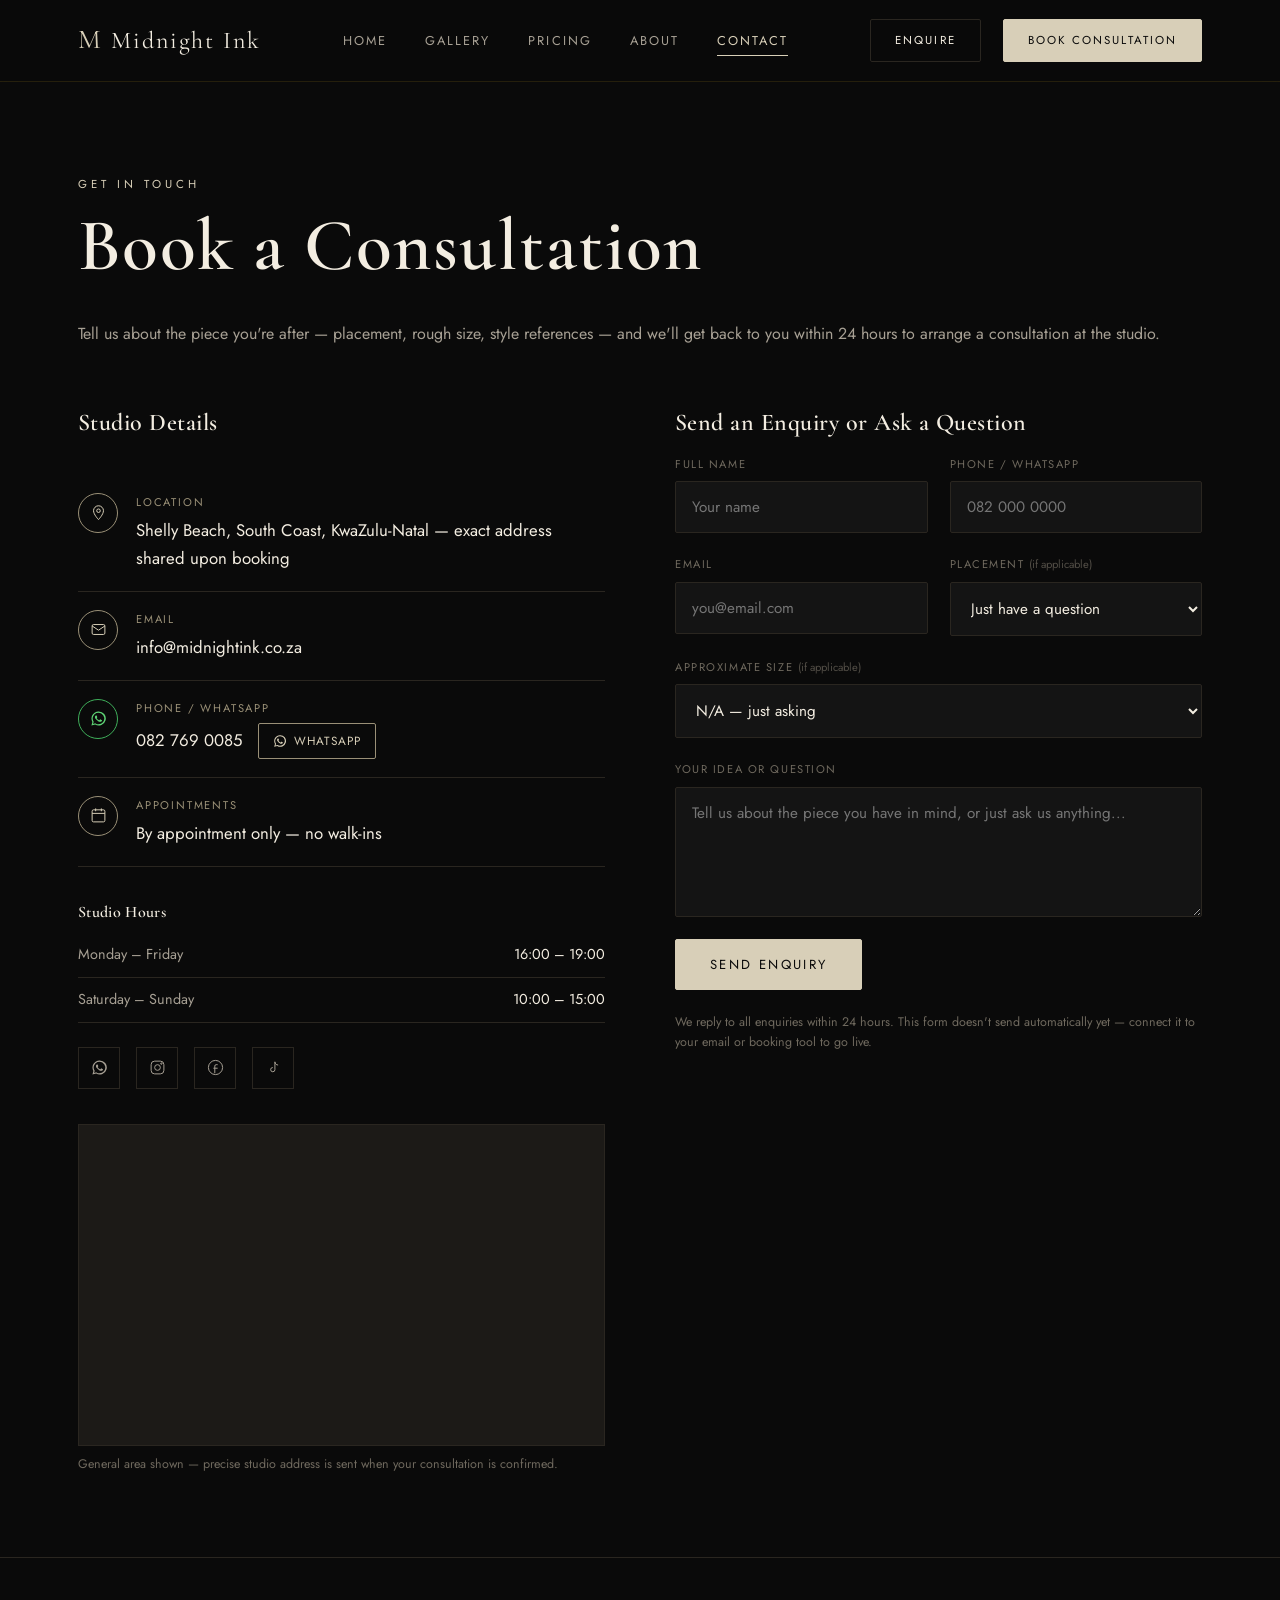
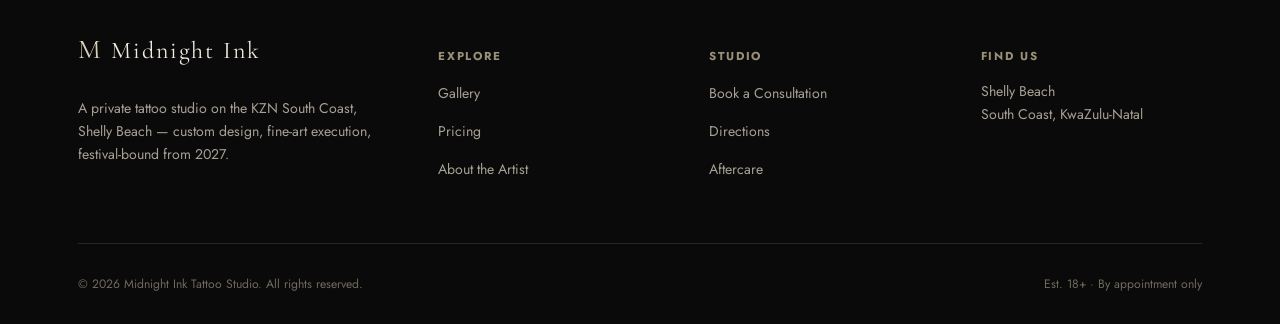
==== commit b8caec53: "Don't force placement/size choices for general questions Placement and Approximate Size now default " ====
--- a/contact.html
+++ b/contact.html
@@ -120,7 +120,7 @@
       </div>
 
       <div>
-        <h3>Send an Enquiry</h3>
+        <h3>Send an Enquiry or Ask a Question</h3>
         <form class="contact-form">
           <div class="form-row">
             <div class="field">
@@ -138,8 +138,9 @@
               <input type="email" id="email" name="email" required placeholder="you@email.com">
             </div>
             <div class="field">
-              <label for="placement">Placement</label>
+              <label for="placement">Placement <span class="field-optional">(if applicable)</span></label>
               <select id="placement" name="placement">
+                <option>Just have a question</option>
                 <option>Arm / Sleeve</option>
                 <option>Back / Shoulder</option>
                 <option>Chest / Ribs</option>
@@ -150,8 +151,9 @@
             </div>
           </div>
           <div class="field">
-            <label for="size">Approximate Size</label>
+            <label for="size">Approximate Size <span class="field-optional">(if applicable)</span></label>
             <select id="size" name="size">
+              <option>N/A — just asking</option>
               <option>Small (up to 5cm)</option>
               <option>Medium (5cm – 15cm)</option>
               <option>Large (15cm – 25cm)</option>
@@ -159,8 +161,8 @@
             </select>
           </div>
           <div class="field">
-            <label for="message">Tell Us About Your Idea</label>
-            <textarea id="message" name="message" required placeholder="Style, references, inspiration, preferred dates..."></textarea>
+            <label for="message">Your Idea or Question</label>
+            <textarea id="message" name="message" required placeholder="Tell us about the piece you have in mind, or just ask us anything..."></textarea>
           </div>
           <button type="submit" class="btn btn-solid" style="align-self:flex-start;">Send Enquiry</button>
           <p class="form-note">We reply to all enquiries within 24 hours. This form doesn't send automatically yet — connect it to your email or booking tool to go live.</p>
--- a/css/style.css
+++ b/css/style.css
@@ -718,6 +718,7 @@
   text-transform: uppercase;
   color: var(--grey-dim);
 }
+.field-optional { text-transform: none; letter-spacing: 0; opacity: 0.7; }
 .field input, .field select, .field textarea {
   background: var(--ink-charcoal);
   border: 1px solid var(--ink-line);
